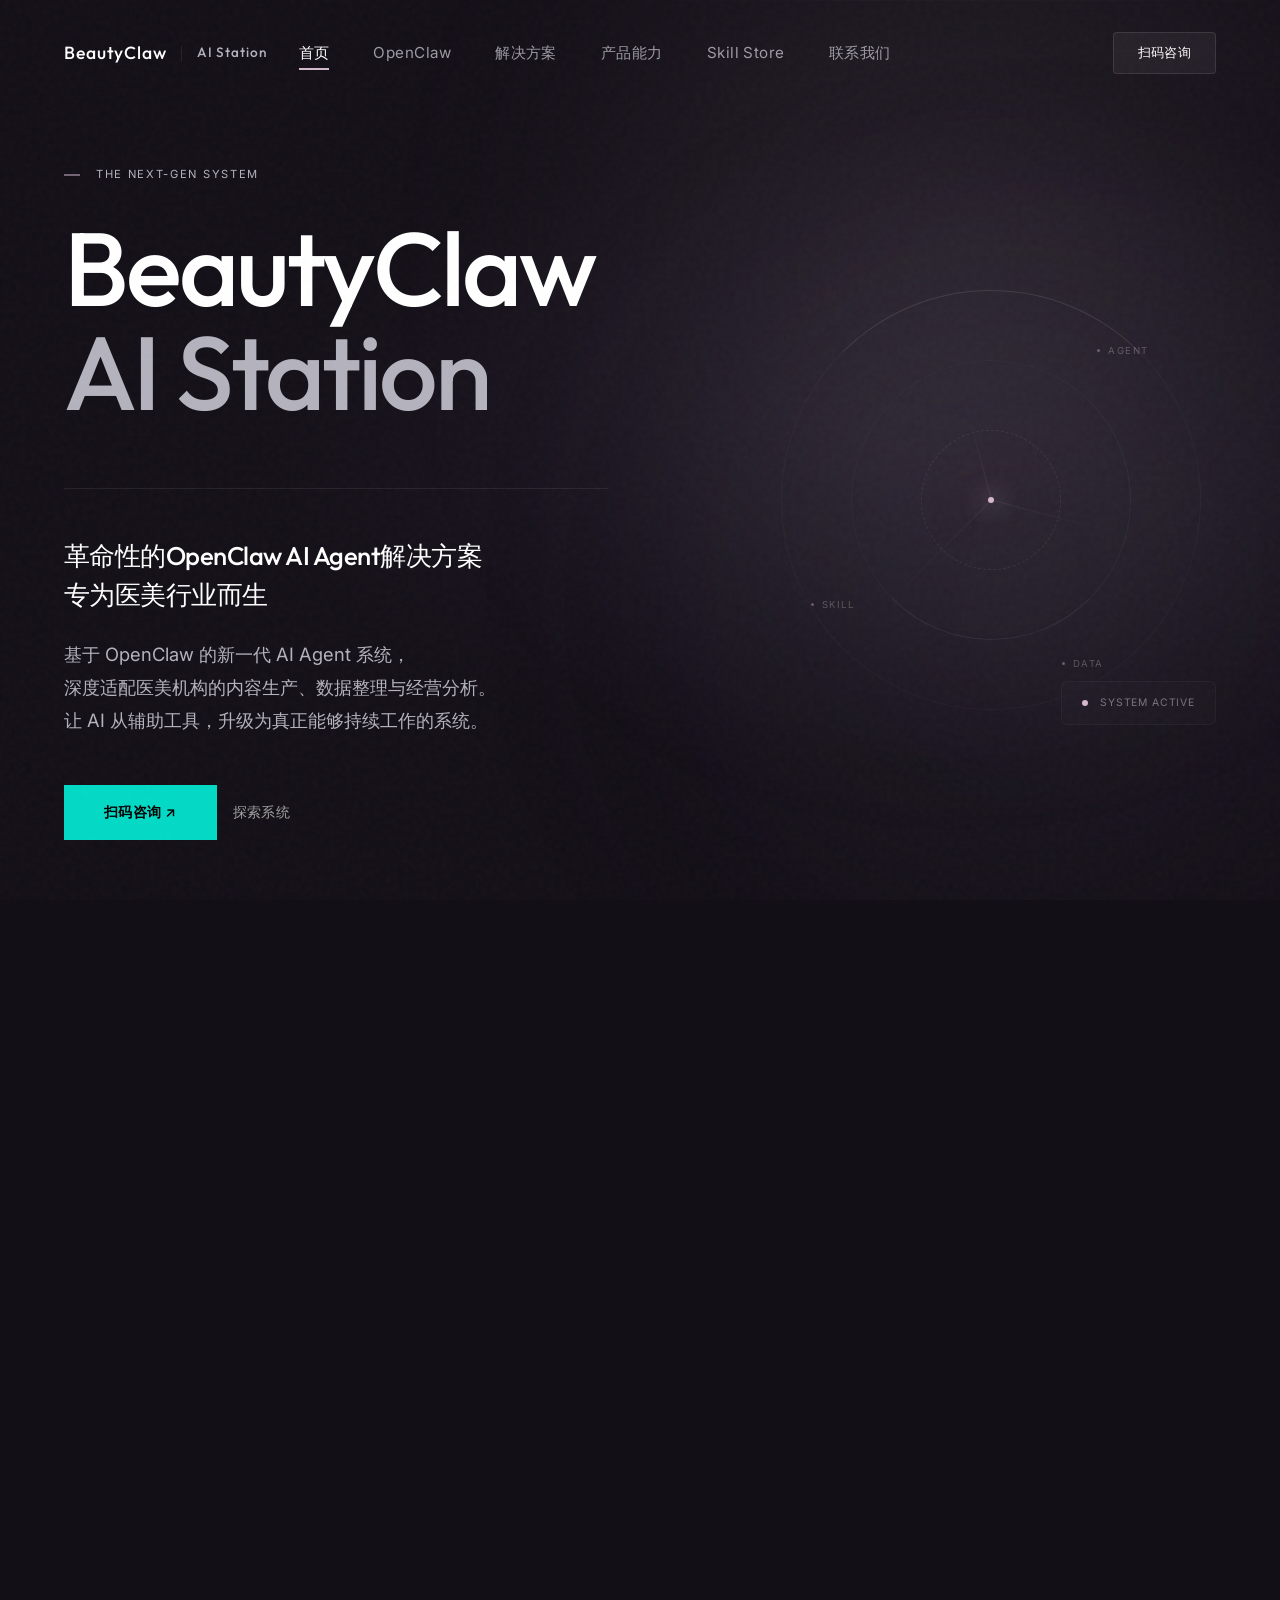
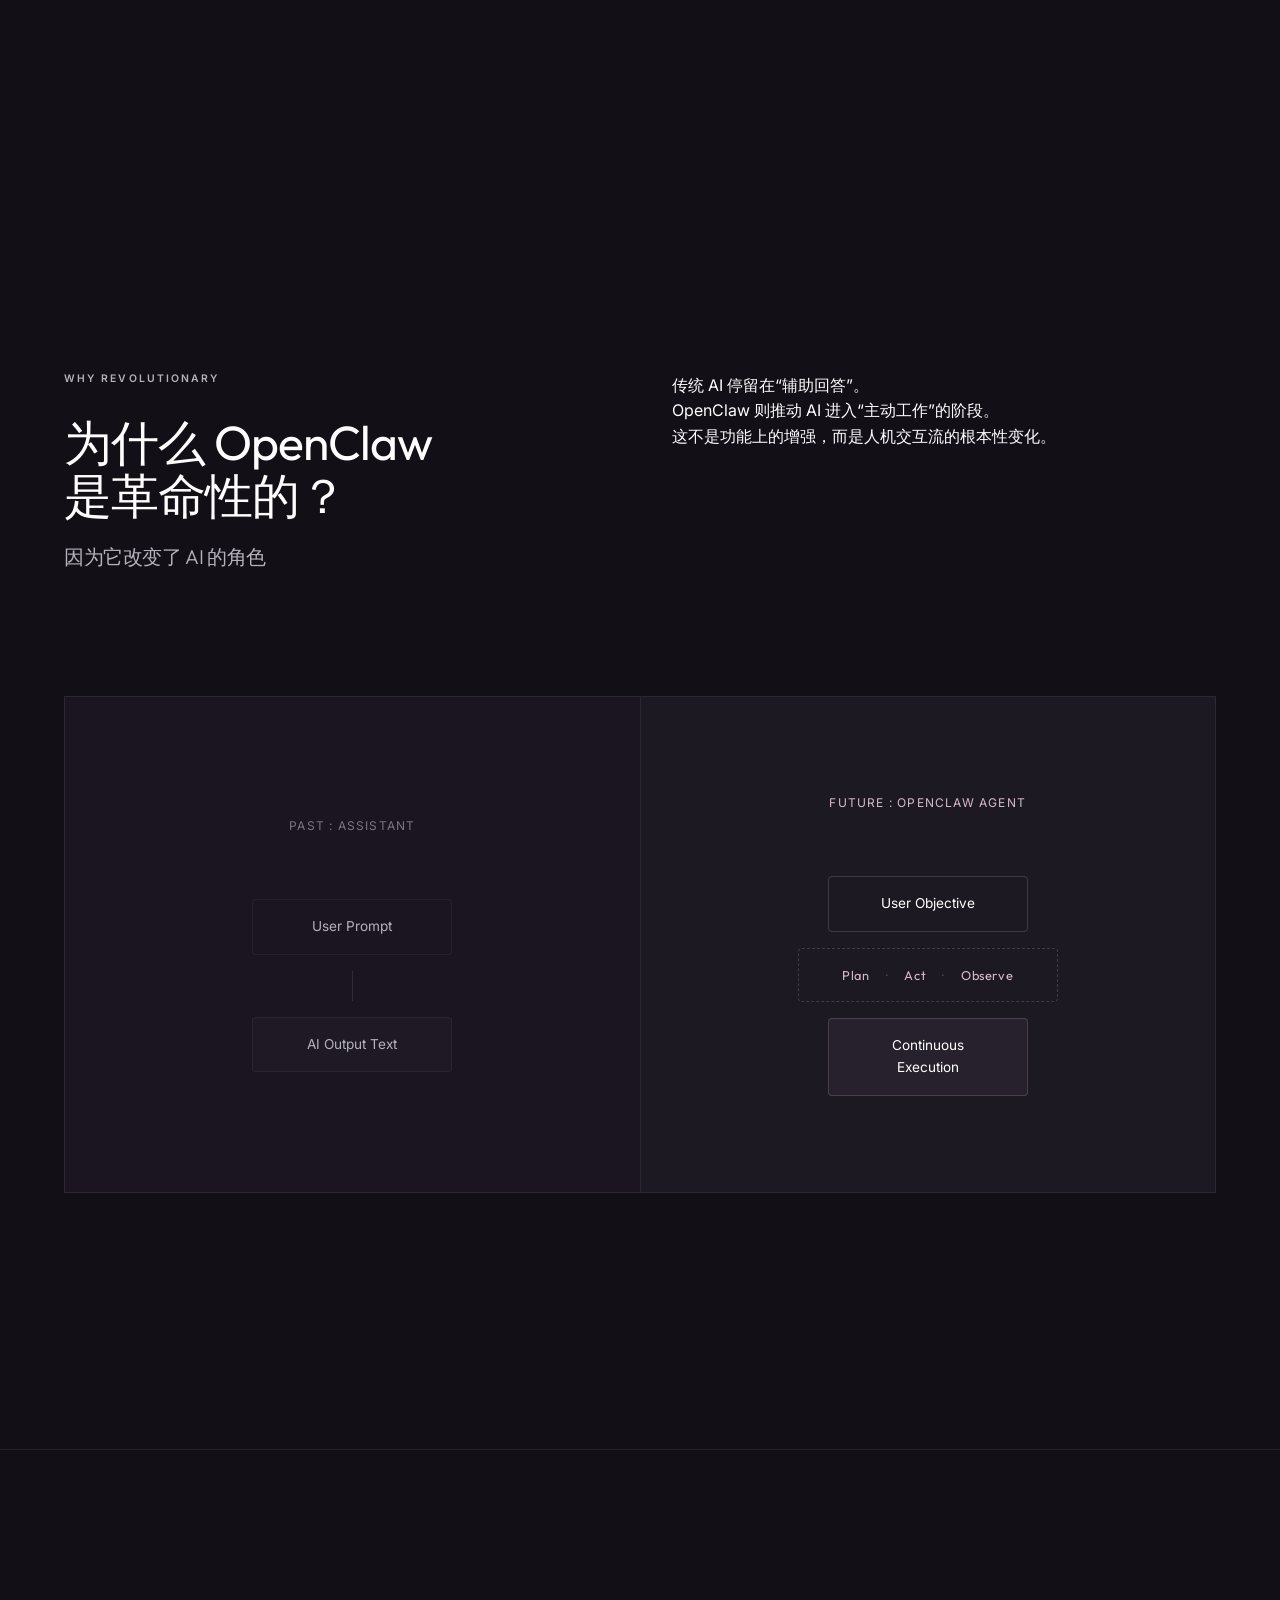
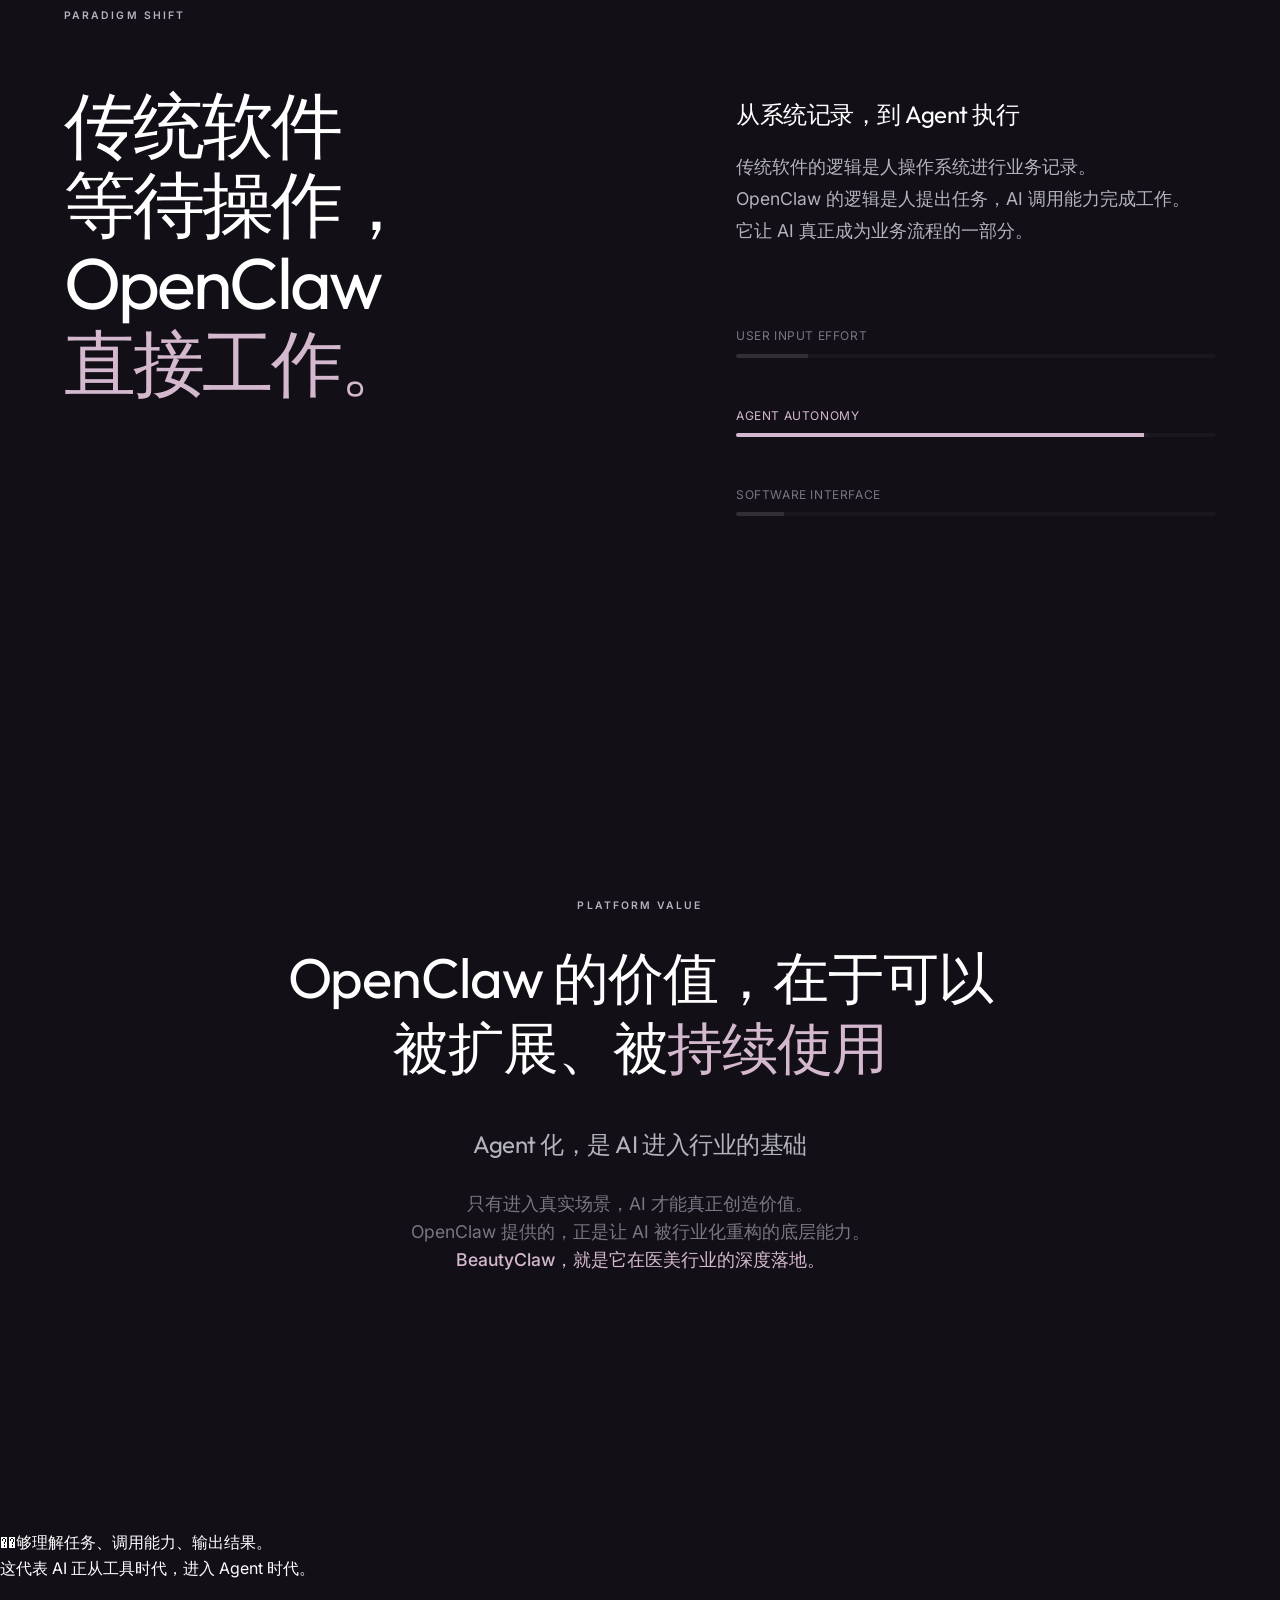
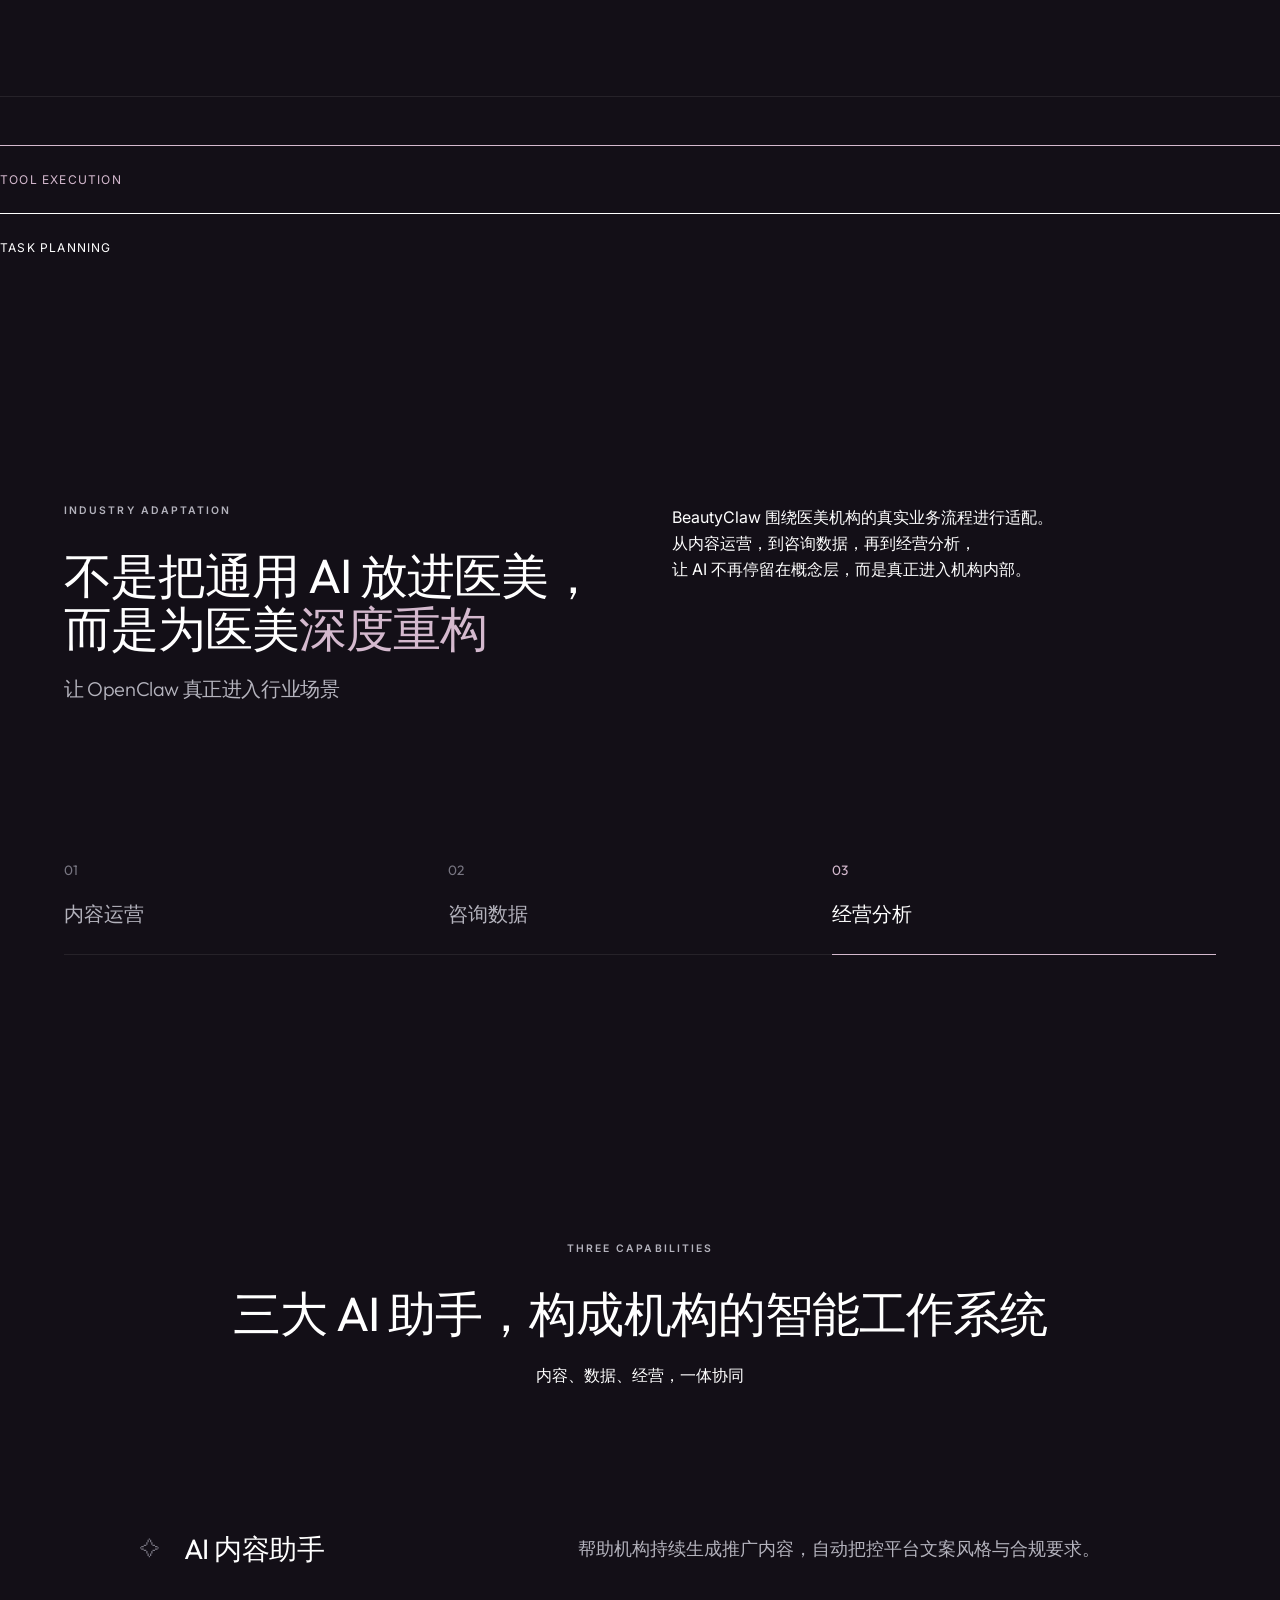
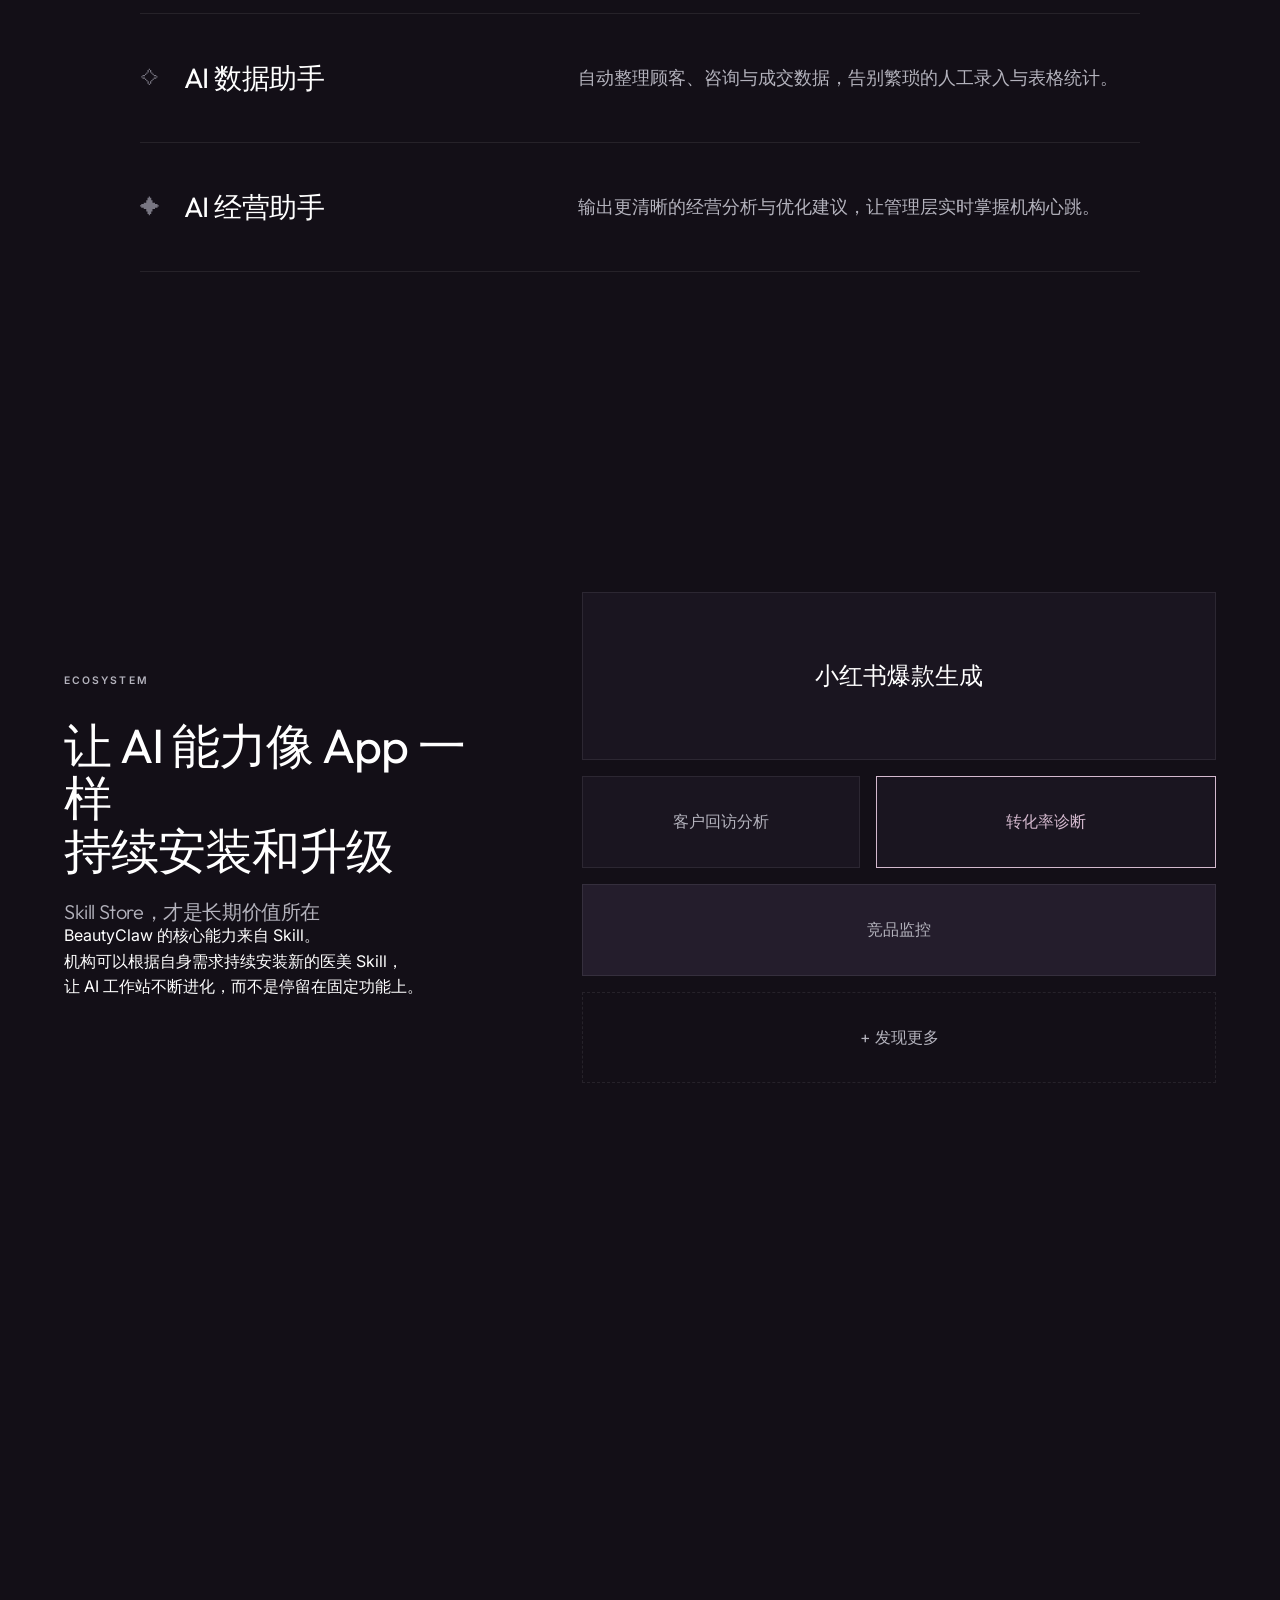
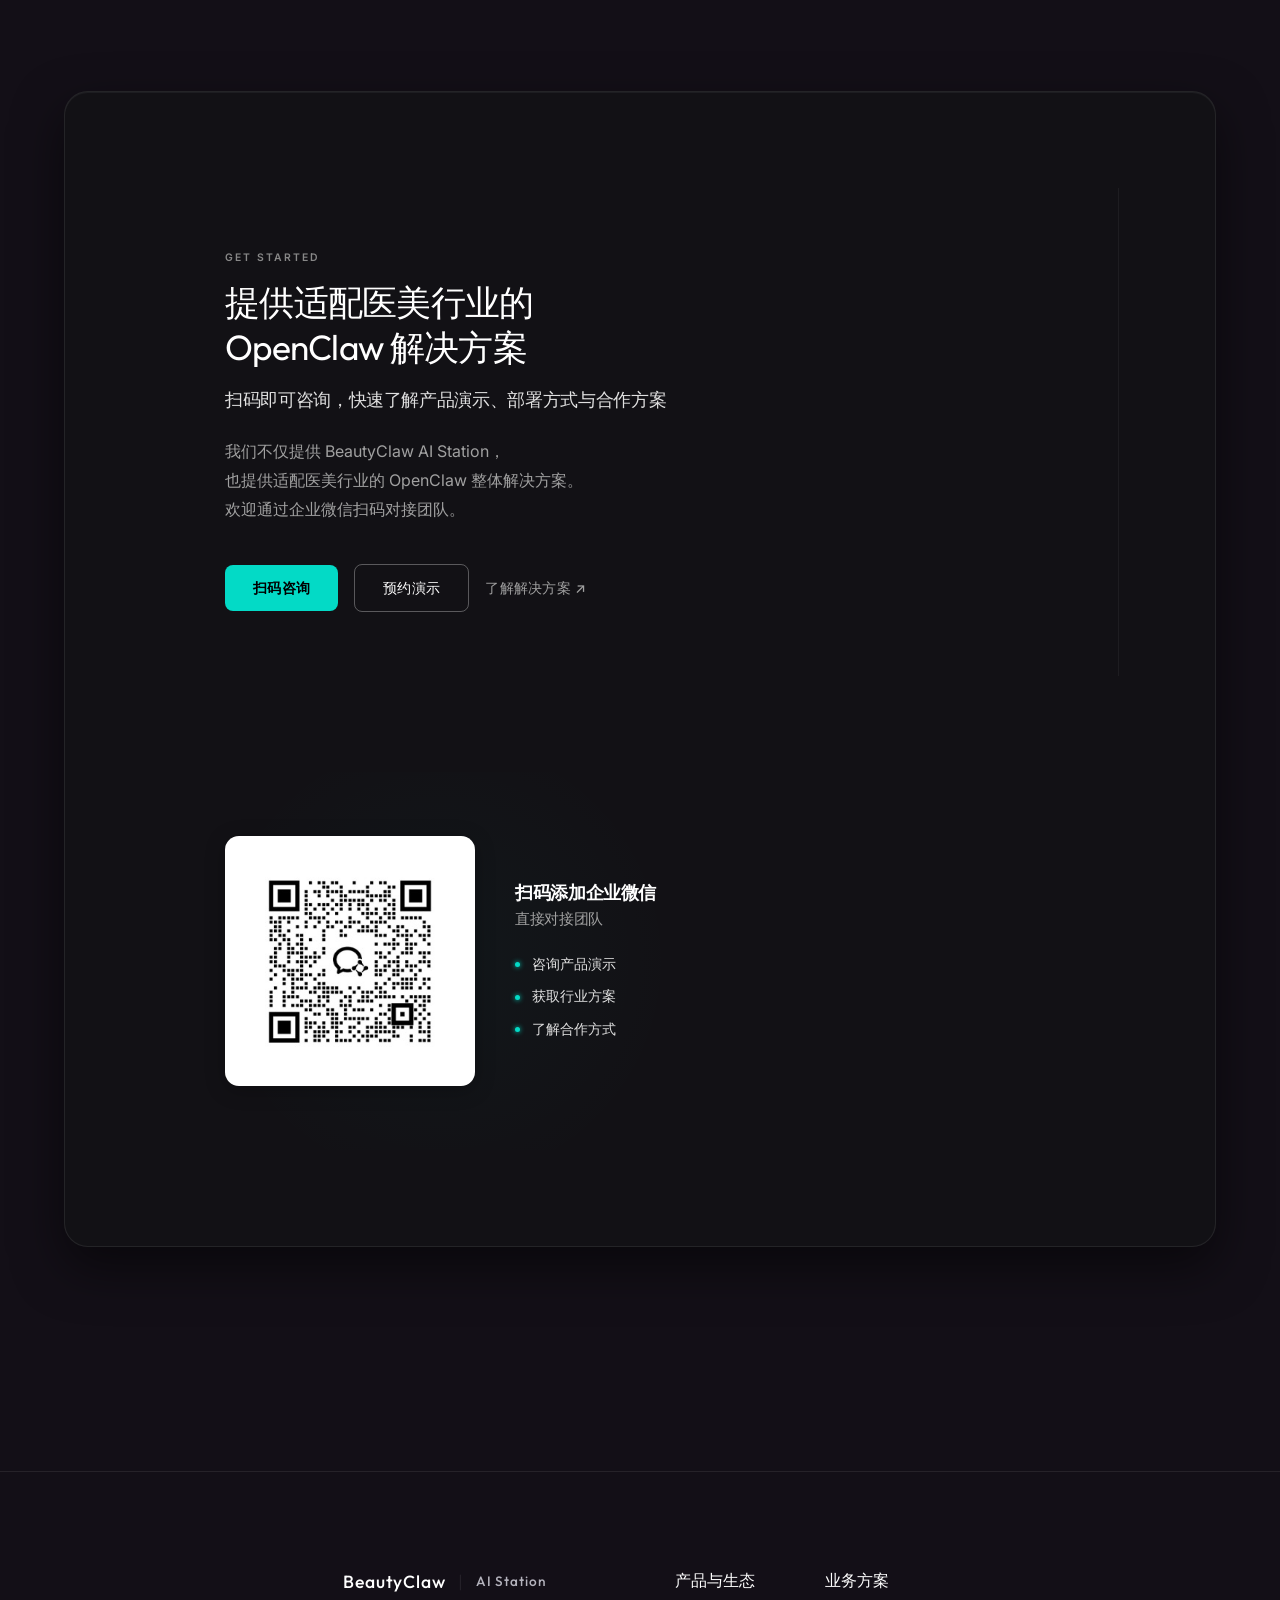
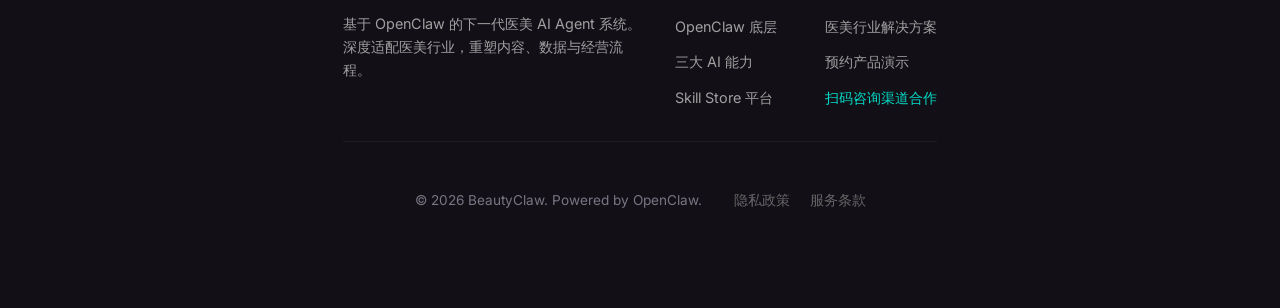
==== index.html @ 217e8b88 "Initial commit: BeautyClaw site" ====
<!DOCTYPE html>
<html lang="zh-CN">
<head>
    <meta charset="UTF-8">
    <meta name="viewport" content="width=device-width, initial-scale=1.0">
    <title>BeautyClaw AI Station | 革命性的医美行业 AI Agent 工作站</title>
    <meta name="description" content="基于 OpenClaw 的新一代 AI Agent 系统，深度适配医美机构的内容生产、数据整理与经营分析。">
    <link rel="stylesheet" href="css/style.css">
    <link rel="preconnect" href="https://fonts.googleapis.com">
    <link rel="preconnect" href="https://fonts.gstatic.com" crossorigin>
    <link href="https://fonts.googleapis.com/css2?family=Inter:wght@300;400;500;600&family=Outfit:wght@300;400;500;600;700&display=swap" rel="stylesheet">
</head>
<body>
    <div class="noise-overlay"></div>
    
        <!-- Navbar -->
    <nav class="navbar" id="navbar">
        <div class="container nav-container">
            <div class="brand">
                <span class="brand-name">BeautyClaw</span>
                <span class="brand-line">|</span>
                <span class="brand-suffix">AI Station</span>
            </div>
            <div class="nav-links desktop-only" style="margin-right: auto; margin-left: 2rem;">
                <a href="index.html" class="nav-link active">首页</a>
                <a href="openclaw.html" class="nav-link">OpenClaw</a>
                <a href="industry.html" class="nav-link">解决方案</a>
                <a href="capabilities.html" class="nav-link">产品能力</a>
                <a href="skillstore.html" class="nav-link">Skill Store</a>
                <a href="contact.html" class="nav-link">联系我们</a>
            </div>
            <div class="nav-actions">
                <a href="contact.html" class="btn btn-nav-glass btn-sm">扫码咨询</a>
                <button class="menu-toggle mobile-only" aria-label="Menu" style="background:none; border:none; color:#fff; font-size:1.5rem; cursor:pointer;" onclick="document.getElementById('mobileNav').classList.toggle('active')">☰</button>
            </div>
        </div>
        <!-- Mobile nav links -->
        <div id="mobileNav" class="mobile-nav-menu" style="display: none; flex-direction: column; background: rgba(10,10,15,0.95); padding: 1rem; position: absolute; top: 100%; left: 0; width: 100%; border-bottom: 1px solid rgba(255,255,255,0.1); backdrop-filter: blur(10px);">
            <a href="index.html" class="nav-link active">首页</a>
            <a href="openclaw.html" class="nav-link">OpenClaw</a>
            <a href="industry.html" class="nav-link">行业解决方案</a>
            <a href="capabilities.html" class="nav-link">产品能力</a>
            <a href="skillstore.html" class="nav-link">Skill Store</a>
            <a href="contact.html" class="nav-link">联系我们</a>
        </div>
    </nav>

    <main class="smooth-wrapper">
        <!-- 1. Hero 首屏 -->
        <section class="hero slide-up-el">
            <div class="hero-bg-system">
                <div class="bg-glow center-glow"></div>
                <div class="bg-glow pink-glow"></div>
                <div class="bg-glow purple-glow"></div>
                <div class="bg-glow text-support-glow"></div>
                <div class="grid-layer"></div>
                <div class="system-scan-line"></div>
            </div>
            <div class="container hero-container">
                <div class="hero-layout">
                    <div class="hero-content-left">
                        <div class="hero-top">
                            <div class="hero-badge">The Next-Gen System</div>
                        </div>
                        <h1 class="hero-title">
                            BeautyClaw<br>
                            <span class="text-dim">AI Station</span>
                        </h1>
                        <div class="hero-text-block">
                            <h2 class="hero-subtitle">
                                革命性的OpenClaw AI Agent解决方案<br>
                                专为医美行业而生
                            </h2>
                            <div class="hero-desc-area">
                                <p class="hero-desc">
                                    基于 OpenClaw 的新一代 AI Agent 系统，<br class="desktop-only">
                                    深度适配医美机构的内容生产、数据整理与经营分析。<br class="desktop-only">
                                    让 AI 从辅助工具，升级为真正能够持续工作的系统。
                                </p>
                                <div class="hero-actions">
                                    <a href="#contact" class="btn btn-primary">扫码咨询 ↗</a>
                                    <a href="#solutions" class="btn btn-text">探索系统</a>
                                </div>
                            </div>
                        </div>
                    </div>
                    
                    <div class="hero-visual-right">
                        <div class="system-core">
                            <!-- Abstract Circular Node System -->
                            <div class="core-ring outer"></div>
                            <div class="core-ring middle"></div>
                            <div class="core-ring inner"></div>
                            <div class="core-center-node"></div>
                            
                            <!-- Connecting Data Lines -->
                            <div class="connection-path line-1"></div>
                            <div class="connection-path line-2"></div>
                            <div class="connection-path line-3"></div>
                            
                            <!-- Low Contrast Nodes -->
                            <div class="floating-nodes">
                                <div class="node node-1">Agent</div>
                                <div class="node node-2">Skill</div>
                                <div class="node node-3">Data</div>
                            </div>
                            
                            <!-- Glass Panel indicating System Status -->
                            <div class="glass-panel">
                                System Active
                            </div>
                        </div>
                    </div>
                </div>
            </div>
        </section>

        <!-- 2. OpenClaw 引入 (作为首页第二栏目) -->
        <section id="openclaw" class="section slide-up-el pt-large">
            <div class="container layout-massive-split" style="align-items: center;">
                <div class="massive-text">
                    <h4 class="section-subtitle-mono">INFRASTRUCTURE</h4>
                    <h2 class="massive-title" style="font-size: 3.5rem;">
                        OpenClaw：<br>
                        AI 从辅助回答<br>
                        <span class="text-highlight">走向主动执行</span><br>
                        的关键一步。
                    </h2>
                    <h3 class="judgement-subtitle" style="margin-top:2rem;">新一代 AI Agent 平台</h3>
                    <p class="judgement-desc" style="margin-top:1rem;">
                        过去的 AI 更像一个会回答问题的模型。<br>
                        而 OpenClaw 让 AI 开始理解任务、调用能力、<br>
                        执行流程，真正参与现实业务。
                    </p>
                </div>
                <div class="hero-visual-right" style="justify-content: center; height: 400px;">
                    <div class="agent-logic-diagram" style="transform: scale(0.85);">
                        <div class="logic-node logic-task">User Task</div>
                        <div class="logic-line l-1"></div>
                        <div class="logic-node logic-agent highlight">AGENT CORE</div>
                        <div class="logic-line l-2"></div>
                        <div class="logic-nodes-group">
                            <div class="logic-subnode">Skill</div>
                            <div class="logic-subnode">Data</div>
                            <div class="logic-subnode">Tool</div>
                        </div>
                        <div class="logic-line l-3"></div>
                        <div class="logic-node logic-result dark">System Execution</div>
                        <div class="oc-ring outer"></div>
                        <div class="oc-ring inner"></div>
                    </div>
                </div>
            </div>
        </section>

        <!-- 3. 为什么 OpenClaw 是革命性的 -->
        <section class="section slide-up-el pt-large">
            <div class="container layout-header-side">
                <div class="side-title">
                    <h4 class="section-subtitle-mono">WHY REVOLUTIONARY</h4>
                    <h2 class="section-title">为什么 OpenClaw<br>是革命性的？</h2>
                    <h4 class="subsection-title">因为它改变了 AI 的角色</h4>
                </div>
                <div class="side-content">
                    <p class="section-desc text-left">
                        传统 AI 停留在“辅助回答”。<br>
                        OpenClaw 则推动 AI 进入“主动工作”的阶段。<br>
                        这不是功能上的增强，而是人机交互流的根本性变化。
                    </p>
                </div>
            </div>
            
            <div class="container">
                <div class="compare-monolith-box">
                    <div class="compare-side pass-side">
                        <div class="compare-tag">Past : Assistant</div>
                        <div class="compare-graphic">
                            <div class="cg-line">User Prompt</div>
                            <div class="cg-dot"></div>
                            <div class="cg-line end">AI Output Text</div>
                        </div>
                    </div>
                    <div class="compare-divider"></div>
                    <div class="compare-side future-side active">
                        <div class="compare-tag highlight">Future : OpenClaw Agent</div>
                        <div class="compare-graphic complex">
                            <div class="cg-line active">User Objective</div>
                            <div class="cg-core-loop">
                                <span>Plan</span>
                                <span class="dot">·</span>
                                <span>Act</span>
                                <span class="dot">·</span>
                                <span>Observe</span>
                            </div>
                            <div class="cg-line end active">Continuous Execution</div>
                        </div>
                    </div>
                </div>
            </div>
        </section>

        <!-- 4. 与传统软件的区别 -->
        <section class="section slide-up-el mt-large block-heavy">
            <div class="container pb-0">
                <h4 class="section-subtitle-mono text-darker">PARADIGM SHIFT</h4>
            </div>
            <div class="container layout-massive-split">
                <div class="massive-text">
                    <h2 class="massive-title">
                        传统软件<br>等待操作，<br>
                        OpenClaw<br>
                        <span class="text-highlight">直接工作。</span>
                    </h2>
                </div>
                <div class="massive-desc">
                    <div class="desc-box">
                        <h3>从系统记录，到 Agent 执行</h3>
                        <p>
                            传统软件的逻辑是人操作系统进行业务记录。<br>
                            OpenClaw 的逻辑是人提出任务，AI 调用能力完成工作。<br>
                            它让 AI 真正成为业务流程的一部分。
                        </p>
                    </div>
                    
                    <div class="abstract-workflow-relations">
                        <div class="relation-row">
                            <span class="rel-label dim">User Input Effort</span>
                            <div class="rel-track"><div class="rel-fill" style="width: 15%;"></div></div>
                        </div>
                        <div class="relation-row mt-1">
                            <span class="rel-label">Agent Autonomy</span>
                            <div class="rel-track"><div class="rel-fill active" style="width: 85%;"></div></div>
                        </div>
                        <div class="relation-row mt-1">
                            <span class="rel-label dim">Software Interface</span>
                            <div class="rel-track"><div class="rel-fill" style="width: 10%;"></div></div>
                        </div>
                    </div>
                </div>
            </div>
        </section>

        <!-- 5. 平台价值 -->
        <section class="section slide-up-el pt-large mb-large">
            <div class="container center-wrapper">
                <h4 class="section-subtitle-mono">PLATFORM VALUE</h4>
                <h2 class="judgement-title">
                    OpenClaw 的价值，在于可以<br>被扩展、被<span class="text-highlight">持续使用</span>
                </h2>
                <h3 class="judgement-subtitle">Agent 化，是 AI 进入行业的基础</h3>
                <p class="judgement-desc">
                    只有进入真实场景，AI 才能真正创造价值。<br>
                    OpenClaw 提供的，正是让 AI 被行业化重构的底层能力。<br>
                    <span class="text-highlight">BeautyClaw，就是它在医美行业的深度落地。</span>
                </p>
            </div>
        </section>��够理解任务、调用能力、输出结果。<br>
                            这代表 AI 正从工具时代，进入 Agent 时代。
                        </p>
                    </div>
                    
                    <div class="abstract-monolith">
                        <div class="monolith-layer base"></div>
                        <div class="monolith-layer core"><span>TOOL EXECUTION</span></div>
                        <div class="monolith-layer top"><span>TASK PLANNING</span></div>
                    </div>
                </div>
            </div>
        </section>

        <!-- 4. 医美行业适配 (Horizontal flow / Abstract pipeline) -->
        <section class="section adaptation slide-up-el mt-large">
            <div class="container">
                <div class="layout-header-side">
                    <div class="side-title">
                        <h4 class="section-subtitle-mono">INDUSTRY ADAPTATION</h4>
                        <h2 class="section-title">不是把通用 AI 放进医美，<br>而是为医美<span class="text-highlight">深度重构</span></h2>
                        <h4 class="subsection-title">让 OpenClaw 真正进入行业场景</h4>
                    </div>
                    <div class="side-content">
                        <p class="section-desc text-left">
                            BeautyClaw 围绕医美机构的真实业务流程进行适配。<br>
                            从内容运营，到咨询数据，再到经营分析，<br>
                            让 AI 不再停留在概念层，而是真正进入机构内部。
                        </p>
                    </div>
                </div>

                <div class="adaptation-pipeline">
                    <div class="pipeline-step">
                        <div class="step-num">01</div>
                        <div class="step-name">内容运营</div>
                        <div class="step-line"></div>
                    </div>
                    <div class="pipeline-step">
                        <div class="step-num">02</div>
                        <div class="step-name">咨询数据</div>
                        <div class="step-line"></div>
                    </div>
                    <div class="pipeline-step highlight">
                        <div class="step-num">03</div>
                        <div class="step-name">经营分析</div>
                        <div class="step-line"></div>
                    </div>
                </div>
            </div>
        </section>

        <!-- 5. 三大能力 (List rhythm instead of cards) -->
        <section id="solutions" class="section capabilities slide-up-el">
            <div class="container">
                <h4 class="section-subtitle-mono center">THREE CAPABILITIES</h4>
                <h2 class="section-title center large-margin">三大 AI 助手，构成机构的智能工作系统</h2>
                <p class="center section-desc mb-large">内容、数据、经营，一体协同</p>
                
                <div class="capability-list">
                    <div class="cap-item">
                        <div class="cap-left">
                            <span class="cap-icon">✧</span>
                            <h3>AI 内容助手</h3>
                        </div>
                        <div class="cap-right">
                            <p>帮助机构持续生成推广内容，自动把控平台文案风格与合规要求。</p>
                        </div>
                    </div>
                    <div class="cap-separator"></div>
                    <div class="cap-item">
                        <div class="cap-left">
                            <span class="cap-icon text-highlight">⟡</span>
                            <h3>AI 数据助手</h3>
                        </div>
                        <div class="cap-right">
                            <p>自动整理顾客、咨询与成交数据，告别繁琐的人工录入与表格统计。</p>
                        </div>
                    </div>
                    <div class="cap-separator"></div>
                    <div class="cap-item">
                        <div class="cap-left">
                            <span class="cap-icon">✦</span>
                            <h3>AI 经营助手</h3>
                        </div>
                        <div class="cap-right">
                            <p>输出更清晰的经营分析与优化建议，让管理层实时掌握机构心跳。</p>
                        </div>
                    </div>
                    <div class="cap-separator"></div>
                </div>
            </div>
        </section>

        <!-- 6. Skill Store (Ecosystem layout) -->
        <section class="section skill-store slide-up-el">
            <div class="container store-container">
                <div class="store-info">
                    <h4 class="section-subtitle-mono">ECOSYSTEM</h4>
                    <h2 class="section-title">让 AI 能力像 App 一样<br>持续安装和升级</h2>
                    <h4 class="subsection-title">Skill Store，才是长期价值所在</h4>
                    <p class="section-desc text-left">
                        BeautyClaw 的核心能力来自 Skill。<br>
                        机构可以根据自身需求持续安装新的医美 Skill，<br>
                        让 AI 工作站不断进化，而不是停留在固定功能上。
                    </p>
                </div>
                <div class="store-mosaic">
                    <div class="mosaic-track">
                        <div class="mosaic-tile large">小红书爆款生成</div>
                        <div class="mosaic-tile thin">客户回访分析</div>
                        <div class="mosaic-tile highlight">转化率诊断</div>
                        <div class="mosaic-tile dark">竞品监控</div>
                        <div class="mosaic-tile thin outline">+ 发现更多</div>
                    </div>
                </div>
            </div>
        </section>

        <!-- 7. 销售转化区 (Premium Business Card style) -->
                <!-- Unified Contact CTA Section -->
        <section id="contact" class="section contact-conversion slide-up-el pb-large mt-large" style="margin-bottom: 4rem;">
            <div class="container pt-large">
                <div class="premium-conversion-card" style="display: flex; background: rgba(18,18,22, 0.95); border: 1px solid rgba(255,255,255,0.08); border-radius: 24px; box-shadow: 0 20px 50px rgba(0,0,0,0.5), inset 0 1px 0 rgba(255,255,255,0.05); overflow: hidden; justify-content: space-between; flex-wrap: wrap;">
                    
                    <div class="conversion-left" style="padding: 4rem; flex: 1; min-width: 320px; display: flex; flex-direction: column; justify-content: center; border-right: 1px solid rgba(255,255,255,0.05);">
                        <h4 class="section-subtitle-mono" style="color: #888; margin-bottom: 1rem; letter-spacing: 2px;">GET STARTED</h4>
                        <h2 class="conversion-title" style="font-size: 2.2rem; margin-bottom: 1rem; color: #fff; line-height: 1.3;">提供适配医美行业的<br>OpenClaw 解决方案</h2>
                        <h4 class="conversion-subtitle" style="font-size: 1.1rem; color: #e0e0e0; margin-bottom: 1.5rem; font-weight: 500;">扫码即可咨询，快速了解产品演示、部署方式与合作方案</h4>
                        <p class="conversion-desc" style="color: #a0a0a0; line-height: 1.8; margin-bottom: 2.5rem; max-width: 400px; font-size: 1rem;">
                            我们不仅提供 BeautyClaw AI Station，<br>
                            也提供适配医美行业的 OpenClaw 整体解决方案。<br>
                            欢迎通过企业微信扫码对接团队。
                        </p>
                        <div class="conversion-actions" style="display: flex; gap: 1rem; align-items: center; flex-wrap: wrap;">
                            <a href="contact.html" class="btn btn-primary" style="padding: 12px 28px; border-radius: 8px;">扫码咨询</a>
                            <a href="contact.html" class="btn btn-outline" style="padding: 12px 28px; border-radius: 8px;">预约演示</a>
                            <a href="contact.html" class="btn btn-text" style="color: #03dac6;">了解解决方案 ↗</a>
                        </div>
                    </div>
                    
                    <div class="conversion-right" style="padding: 4rem; display: flex; align-items: center; justify-content: center; background: radial-gradient(circle at center, rgba(3, 218, 198, 0.03) 0%, transparent 70%); flex-wrap: wrap; gap: 2.5rem;">
                        <div class="qr-core-display" style="width: 250px; height: 250px; background: #fff; border-radius: 14px; padding: 16px; display: flex; align-items: center; justify-content: center; box-shadow: 0 4px 20px rgba(0,0,0,0.25); flex-shrink: 0; overflow: hidden;">
                            <img src="images/wecom_qr.png" alt="企业微信二维码 - 扫码添加 BeautyClaw" style="width: 100%; height: 100%; object-fit: contain; display: block;">
                        </div>
                        <div class="qr-side-text" style="text-align: left;">
                            <h3 class="qst-title" style="font-size: 1.15rem; font-weight: 600; color: #fff; margin-bottom: 0.5rem;">扫码添加企业微信</h3>
                            <h4 class="qst-subtitle" style="font-size: 0.95rem; color: #a0a0a0; font-weight: 400; margin-bottom: 1.5rem;">直接对接团队</h4>
                            <ul class="qst-list" style="list-style: none; padding: 0; margin: 0; display: flex; flex-direction: column; gap: 0.6rem; color: #e0e0e0; font-size: 0.9rem;">
                                <li><span class="sst-dot" style="display: inline-block; width: 5px; height: 5px; border-radius: 50%; background: #03dac6; margin-right: 8px; vertical-align: middle; box-shadow: 0 0 5px #03dac6;"></span> 咨询产品演示</li>
                                <li><span class="sst-dot" style="display: inline-block; width: 5px; height: 5px; border-radius: 50%; background: #03dac6; margin-right: 8px; vertical-align: middle; box-shadow: 0 0 5px #03dac6;"></span> 获取行业方案</li>
                                <li><span class="sst-dot" style="display: inline-block; width: 5px; height: 5px; border-radius: 50%; background: #03dac6; margin-right: 8px; vertical-align: middle; box-shadow: 0 0 5px #03dac6;"></span> 了解合作方式</li>
                            </ul>
                        </div>
                    </div>

                </div>
            </div>
        </section>
</main>

        <!-- Footer -->
    <footer class="footer">
        <div class="container footer-wrapper" style="display: flex; flex-direction: column; gap: 2rem;">
            <div class="footer-top" style="display: flex; justify-content: space-between; flex-wrap: wrap; gap: 2rem; border-bottom: 1px solid rgba(255,255,255,0.05); padding-bottom: 2rem;">
                <div class="brand-area" style="max-width: 300px;">
                    <div class="brand" style="margin-bottom: 1rem;">
                        <span class="brand-name">BeautyClaw</span>
                        <span class="brand-line">|</span>
                        <span class="brand-suffix">AI Station</span>
                    </div>
                    <p style="color: #a0a0a0; font-size: 0.9rem; line-height: 1.6;">基于 OpenClaw 的下一代医美 AI Agent 系统。深度适配医美行业，重塑内容、数据与经营流程。</p>
                </div>
                <div class="footer-links" style="display: flex; gap: 3rem; flex-wrap: wrap;">
                    <div class="link-group" style="display: flex; flex-direction: column; gap: 0.8rem;">
                        <span style="color: #fff; font-weight: 500; margin-bottom: 0.5rem;">产品与生态</span>
                        <a href="openclaw.html" style="color: #a0a0a0; text-decoration: none; font-size: 0.9rem;">OpenClaw 底层</a>
                        <a href="capabilities.html" style="color: #a0a0a0; text-decoration: none; font-size: 0.9rem;">三大 AI 能力</a>
                        <a href="skillstore.html" style="color: #a0a0a0; text-decoration: none; font-size: 0.9rem;">Skill Store 平台</a>
                    </div>
                    <div class="link-group" style="display: flex; flex-direction: column; gap: 0.8rem;">
                        <span style="color: #fff; font-weight: 500; margin-bottom: 0.5rem;">业务方案</span>
                        <a href="industry.html" style="color: #a0a0a0; text-decoration: none; font-size: 0.9rem;">医美行业解决方案</a>
                        <a href="contact.html" style="color: #a0a0a0; text-decoration: none; font-size: 0.9rem;">预约产品演示</a>
                        <a href="contact.html" style="color: #03dac6; text-decoration: none; font-size: 0.9rem;">扫码咨询渠道合作</a>
                    </div>
                </div>
            </div>
            <div class="footer-bottom" style="display: flex; justify-content: space-between; color: #666; font-size: 0.85rem; padding-top: 1rem;">
                <div class="copyright">&copy; 2026 BeautyClaw. Powered by OpenClaw.</div>
                <div class="legal">
                    <a href="#" style="color: #666; text-decoration: none; margin-left: 1rem;">隐私政策</a>
                    <a href="#" style="color: #666; text-decoration: none; margin-left: 1rem;">服务条款</a>
                </div>
            </div>
        </div>
    </footer>

    <script src="js/script.js"></script>

<script>
    function toggleMobileNav() {
        const menu = document.getElementById('mobileNav');
        if(menu) {
            menu.style.display = menu.style.display === 'none' || menu.style.display === '' ? 'flex' : 'none';
        }
    }
    const btn = document.querySelector('.menu-toggle');
    if (btn) btn.onclick = toggleMobileNav;
</script>
</body>
</html>
---- css/style.css ----
/* CSS Variables & Global Styles (V2 Premium) */
:root {
    --bg-main: #130f17; /* Elevated spatial deep grey-purple so it's visibly not pure black */
    --bg-surface: #1a1520;
    --bg-elevated: #241d2c;
    --border-color: rgba(255, 255, 255, 0.08);
    --border-highlight: rgba(212, 185, 206, 0.15);
    
    --text-primary: #ffffff; /* Absolute pure white for highest contrast */
    --text-secondary: #b4b3bd; /* Lifted cool silver-grey for sharp legibility */
    --text-muted: #787682; /* Muted but legible grey */
    
    --accent-primary: #d4b9ce; /* Cold Rose */
    
    --font-sans: 'Inter', -apple-system, BlinkMacSystemFont, "PingFang SC", "Microsoft YaHei", sans-serif;
    --font-heading: 'Outfit', 'Inter', -apple-system, sans-serif;
    
    --transition-slow: 0.8s cubic-bezier(0.16, 1, 0.3, 1);
    --transition-normal: 0.4s cubic-bezier(0.16, 1, 0.3, 1);
}

* {
    margin: 0;
    padding: 0;
    box-sizing: border-box;
}

html {
    scroll-behavior: smooth;
    font-size: 16px;
}

body {
    font-family: var(--font-sans);
    background-color: var(--bg-main);
    color: var(--text-primary);
    line-height: 1.6;
    overflow-x: hidden;
    -webkit-font-smoothing: antialiased;
    -moz-osx-font-smoothing: grayscale;
}

/* Subtle Noise Texture for Brand Depth */
.noise-overlay {
    position: fixed;
    top: 0;
    left: 0;
    width: 100vw;
    height: 100vh;
    pointer-events: none;
    z-index: 9999;
    opacity: 0.03;
    background-image: url("data:image/svg+xml,%3Csvg viewBox='0 0 200 200' xmlns='http://www.w3.org/2000/svg'%3E%3Cfilter id='noiseFilter'%3E%3CfeTurbulence type='fractalNoise' baseFrequency='0.8' numOctaves='3' stitchTiles='stitch'/%3E%3C/filter%3E%3Crect width='100%25' height='100%25' filter='url(%23noiseFilter)'/%3E%3C/svg%3E");
}

/* Typography Base */
h1, h2, h3, h4, h5 {
    font-family: var(--font-heading);
    font-weight: 400;
    line-height: 1.1;
    letter-spacing: -0.02em;
}

.text-dim { color: var(--text-secondary); }
.text-highlight { color: var(--accent-primary); font-weight: 500; }
.text-darker { color: var(--text-muted); }

.center { text-align: center; }

h4.section-subtitle-mono {
    font-family: var(--font-sans);
    font-size: 0.65rem;
    font-weight: 600;
    letter-spacing: 0.2em;
    text-transform: uppercase;
    color: var(--text-secondary);
    margin-bottom: 2rem;
}

/* Layout */
.container {
    width: 100%;
    max-width: 1400px;
    margin: 0 auto;
    padding: 0 4rem;
}

.center-wrapper {
    max-width: 900px;
    margin: 0 auto;
    text-align: center;
}

.section {
    padding: 10rem 0;
    position: relative;
}

.pt-large { padding-top: 12rem; }
.pb-0 { padding-bottom: 0; }
.mt-large { margin-top: 6rem; }

/* Navbar - Minimalist */
.navbar {
    position: fixed;
    top: 0;
    width: 100%;
    z-index: 100;
    background: transparent;
    padding: 2rem 0;
    transition: background 0.3s ease, backdrop-filter 0.3s ease;
}

.nav-container {
    display: flex;
    justify-content: space-between;
    align-items: center;
}

.brand {
    font-family: var(--font-heading);
    font-size: 1.1rem;
    font-weight: 500;
    display: flex;
    gap: 0.75rem;
    align-items: center;
    letter-spacing: 0.05em;
}

.brand-line {
    color: var(--border-color);
    font-weight: 300;
}

.brand-suffix {
    font-size: 0.85rem;
    color: var(--text-secondary);
}

/* Buttons Premium */
.btn {
    display: inline-flex;
    align-items: center;
    justify-content: center;
    padding: 1rem 2.5rem;
    font-size: 0.875rem;
    font-weight: 500;
    text-decoration: none;
    transition: var(--transition-normal);
    cursor: pointer;
    letter-spacing: 0.02em;
    border-radius: 0; /* Sharp, confident edges */
}

.btn-primary {
    background: var(--text-primary);
    color: var(--bg-main);
}

.btn-primary:hover {
    background: var(--accent-primary);
}

.btn-text {
    background: transparent;
    color: var(--text-secondary);
    padding: 1rem 1.5rem;
}

.btn-text:hover {
    color: var(--text-primary);
}

.btn-sm {
    padding: 0.6rem 1.5rem;
    font-size: 0.8rem;
}

.btn-nav-glass {
    background: rgba(255, 255, 255, 0.05);
    color: var(--text-primary);
    border: 1px solid rgba(255, 255, 255, 0.1);
    backdrop-filter: blur(12px);
    -webkit-backdrop-filter: blur(12px);
    border-radius: 4px; /* subtle soft edge for glass */
}
.btn-nav-glass:hover {
    background: rgba(255, 255, 255, 0.1);
    border-color: rgba(212, 185, 206, 0.3);
}

/* =========================================================================
   1. Hero Section (Tech System Layer added)
   ========================================================================= */
.hero {
    min-height: 100vh;
    display: flex;
    align-items: center;
    padding-top: 100px;
    position: relative;
    overflow: hidden; /* Contain background system */
}

/* Hero Background Tech Layer */
.hero-bg-system {
    position: absolute;
    top: 0; left: 0; width: 100%; height: 100%;
    z-index: -1;
    pointer-events: none;
    /* Base atmosphere layer to remove "dead pure black" and add depth */
    background: radial-gradient(ellipse at 70% 50%, rgba(30, 25, 36, 1) 0%, rgba(20, 16, 24, 1) 50%, var(--bg-main) 100%);
}

/* Atmospheric Glows (Airiness & Space) */
.bg-glow {
    position: absolute;
    border-radius: 50%;
    filter: blur(140px); /* Larger blur for softer light dispersion */
    transform: translateZ(0);
}

/* Center deep space aura pushed completely right to keep text area clear */
.center-glow {
    width: 1200px; height: 1200px;
    top: 0; left: 40%;
    background: radial-gradient(circle, rgba(126, 115, 137, 0.2) 0%, transparent 70%);
    opacity: 0.15;
}

/* Right-side system pink-purple aura */
.pink-glow {
    width: 900px; height: 900px;
    top: -20%; right: -10%;
    background: radial-gradient(circle, var(--accent-primary) 0%, transparent 60%);
    opacity: 0.2;
}

/* Right-side lower grey-purple aura */
.purple-glow {
    width: 800px; height: 800px;
    top: 20%; right: -10%;
    background: radial-gradient(circle, #7e7389 0%, transparent 60%);
    opacity: 0.2;
}

/* Bottom-left text area is intentionally kept clear of glows to ensure text contrast */
.text-support-glow {
    /* No glowing interference behind text */
    display: none;
}

/* Grid texture - masked out on the left side to create a pure clean void for text */
.grid-layer {
    position: absolute;
    top: 0; left: 0; right: 0; bottom: 0;
    background-image: 
        linear-gradient(to right, rgba(255,255,255,0.01) 1px, transparent 1px),
        linear-gradient(to bottom, rgba(255,255,255,0.01) 1px, transparent 1px);
    background-size: 80px 80px;
    mask-image: linear-gradient(to right, rgba(0,0,0,0) 0%, rgba(0,0,0,0) 45%, rgba(0,0,0,0.5) 100%);
    -webkit-mask-image: linear-gradient(to right, rgba(0,0,0,0) 0%, rgba(0,0,0,0) 45%, rgba(0,0,0,0.5) 100%);
}

.system-scan-line {
    position: absolute;
    top: 0; left: 0; right: 0; height: 1px;
    background: linear-gradient(to right, transparent, rgba(212,185,206,0.15), transparent);
    animation: scanSystem 10s ease-in-out infinite;
    opacity: 0.5;
    /* Restrict scan line to right side so it doesn't cross over text */
    mask-image: linear-gradient(to right, rgba(0,0,0,0) 0%, rgba(0,0,0,0) 45%, rgba(0,0,0,1) 100%);
    -webkit-mask-image: linear-gradient(to right, rgba(0,0,0,0) 0%, rgba(0,0,0,0) 45%, rgba(0,0,0,1) 100%);
}

@keyframes scanSystem {
    0% { transform: translateY(-100px); opacity: 0; }
    10% { opacity: 0.5; }
    90% { opacity: 0.5; }
    100% { transform: translateY(100vh); opacity: 0; }
}

.hero-container {
    position: relative;
    z-index: 2;
    width: 100%;
}

.hero-layout {
    display: grid;
    grid-template-columns: 1fr 1fr;
    gap: 4rem;
    align-items: center;
}

.hero-content-left {
    display: flex;
    flex-direction: column;
}

.hero-badge {
    font-size: 0.7rem;
    text-transform: uppercase;
    letter-spacing: 0.15em;
    color: var(--text-secondary);
    margin-bottom: 2rem;
    position: relative;
    padding-left: 2rem;
    display: inline-block;
}
.hero-badge::before {
    content: '';
    position: absolute;
    left: 0;
    top: 50%;
    transform: translateY(-50%);
    width: 1rem;
    height: 1px;
    background: var(--accent-primary);
}

.hero-title {
    font-size: 6.5rem;
    font-weight: 500; /* Increased to 500 for a sharper, dominant contrast */
    letter-spacing: -0.03em; /* Slightly looser tracking so thick letters don't bleed */
    margin-bottom: 4rem;
    line-height: 1;
}

.hero-text-block {
    border-top: 1px solid var(--border-color);
    padding-top: 3rem;
}

.hero-subtitle {
    font-size: 1.6rem; /* Boost size slightly for improved legibility */
    font-weight: 500; /* Boost weight to pop off background */
    color: var(--text-primary);
    line-height: 1.5;
    margin-bottom: 1.5rem;
}

.hero-desc {
    font-size: 1.15rem; /* Better legibility */
    color: var(--text-secondary);
    margin-bottom: 3rem;
    line-height: 1.8;
}

.hero-actions { display: flex; gap: 1rem; }

/* Right Area: Abstract System Core */
.hero-visual-right {
    position: relative;
    height: 500px;
    display: flex;
    justify-content: flex-end;
    align-items: center;
}

.system-core {
    position: relative;
    width: 450px;
    height: 450px;
}

.core-ring {
    position: absolute;
    top: 50%; left: 50%;
    transform: translate(-50%, -50%);
    border-radius: 50%;
    border: 1px solid rgba(255,255,255,0.03);
}

.core-ring.outer {
    width: 420px; height: 420px;
    border-top-color: rgba(212, 185, 206, 0.15); 
    border-left-color: rgba(212, 185, 206, 0.05);
    animation: rotateSlow 25s linear infinite;
}

.core-ring.middle {
    width: 280px; height: 280px;
    border-bottom-color: rgba(212, 185, 206, 0.1);
    border-right-color: rgba(255, 255, 255, 0.05);
    background: radial-gradient(circle, rgba(255,255,255,0.005) 0%, transparent 60%);
    backdrop-filter: blur(2px);
    -webkit-backdrop-filter: blur(2px);
    animation: rotateSlow 18s linear infinite reverse;
}

.core-ring.inner {
    width: 140px; height: 140px;
    border: 1px dashed rgba(255,255,255,0.08);
    animation: rotateSlow 35s linear infinite;
}

.core-center-node {
    position: absolute;
    top: 50%; left: 50%;
    transform: translate(-50%, -50%);
    width: 6px; height: 6px;
    background: var(--accent-primary);
    border-radius: 50%;
    box-shadow: 0 0 24px 6px rgba(212, 185, 206, 0.25);
}

@keyframes rotateSlow {
    from { transform: translate(-50%, -50%) rotate(0deg); }
    to { transform: translate(-50%, -50%) rotate(360deg); }
}

.connection-path {
    position: absolute;
    top: 50%; left: 50%;
    width: 1px; height: 160px;
    background: linear-gradient(to bottom, rgba(212,185,206,0.15), transparent);
    transform-origin: top center;
    opacity: 0.6;
}
.line-1 { transform: rotate(45deg); }
.line-2 { transform: rotate(165deg); height: 110px; }
.line-3 { transform: rotate(285deg); height: 130px; }

.floating-nodes {
    position: absolute;
    top: 0; left: 0; width: 100%; height: 100%;
    pointer-events: none;
}
.floating-nodes .node {
    position: absolute;
    font-size: 0.6rem;
    font-family: var(--font-sans);
    letter-spacing: 0.15em;
    color: rgba(255,255,255,0.25);
    text-transform: uppercase;
    display: flex;
    align-items: center;
    gap: 8px;
}
.floating-nodes .node::before {
    content: '';
    display: block;
    width: 3px; height: 3px;
    background: rgba(212, 185, 206, 0.4);
    border-radius: 50%;
}
.node-1 { top: 15%; right: 15%; }
.node-2 { bottom: 25%; left: 10%; }
.node-3 { bottom: 12%; right: 25%; }

.glass-panel {
    position: absolute;
    bottom: 0%; right: 0%;
    height: 44px;
    background: rgba(255,255,255,0.015);
    border: 1px solid rgba(255,255,255,0.04);
    backdrop-filter: blur(12px);
    -webkit-backdrop-filter: blur(12px);
    border-radius: 6px;
    display: flex;
    align-items: center;
    padding: 0 1.25rem;
    font-size: 0.65rem;
    color: rgba(255,255,255,0.4);
    letter-spacing: 0.08em;
    text-transform: uppercase;
}
.glass-panel::before {
     content: '';
     width: 6px; height: 6px;
     border-radius: 50%;
     background: var(--accent-primary);
     margin-right: 12px;
     animation: pulseActive 2s infinite;
}
@keyframes pulseActive {
    0% { opacity: 0.3; box-shadow: 0 0 0px var(--accent-primary); }
    50% { opacity: 0.8; box-shadow: 0 0 8px var(--accent-primary); }
    100% { opacity: 0.3; box-shadow: 0 0 0px var(--accent-primary); }
}

/* =========================================================================
   2. Core Judgement (Massive Typography)
   ========================================================================= */
.judgement {
    padding: 14rem 0;
    background: linear-gradient(180deg, var(--bg-main) 0%, var(--bg-surface) 100%);
}

.judgement-title {
    font-size: 3.5rem;
    margin-bottom: 3rem;
    line-height: 1.25;
}

.judgement-subtitle {
    font-size: 1.5rem;
    color: var(--text-secondary);
    margin-bottom: 2rem;
    font-weight: 400;
}

.judgement-desc {
    font-size: 1.1rem;
    color: var(--text-muted);
}

/* =========================================================================
   3. OpenClaw Revolution (Heavy Monolith)
   ========================================================================= */
.block-heavy {
    background: var(--bg-main);
    border-top: 1px solid var(--border-color);
    padding-bottom: 12rem;
}

.layout-massive-split {
    display: grid;
    grid-template-columns: 1.2fr 1fr;
    gap: 6rem;
    margin-top: 4rem;
}

.massive-title {
    font-size: 4.5rem;
    line-height: 1.1;
    letter-spacing: -0.04em;
}

.massive-desc {
    display: flex;
    flex-direction: column;
    gap: 5rem;
    padding-top: 1rem;
}

.desc-box h3 {
    font-size: 1.5rem;
    margin-bottom: 1.5rem;
}

.desc-box p {
    color: var(--text-secondary);
    font-size: 1.1rem;
    line-height: 1.8;
}

/* Abstract Monolith Graphic */
.abstract-monolith {
    position: relative;
    width: 100%;
    height: 300px;
    display: flex;
    flex-direction: column;
    justify-content: flex-end;
}

.monolith-layer {
    width: 100%;
    border-top: 1px solid var(--border-color);
    padding: 1.5rem 0;
    font-family: var(--font-sans);
    font-size: 0.75rem;
    letter-spacing: 0.1em;
    color: var(--text-muted);
    transition: var(--transition-slow);
}

.monolith-layer.core {
    border-top-color: var(--accent-primary);
    color: var(--accent-primary);
}

.monolith-layer.top {
    border-top-color: var(--text-primary);
    color: var(--text-primary);
}

/* =========================================================================
   4. Industry Adaptation (Horizontal Pipeline)
   ========================================================================= */
.adaptation {
    padding: 8rem 0;
}

.layout-header-side {
    display: grid;
    grid-template-columns: 1fr 1fr;
    gap: 4rem;
    margin-bottom: 8rem;
}

.section-title {
    font-size: 3rem;
    margin-bottom: 1.5rem;
}

.subsection-title {
    font-size: 1.25rem;
    color: var(--text-secondary);
    font-weight: 300;
}

.adaptation-pipeline {
    display: flex;
    justify-content: space-between;
    position: relative;
    padding-top: 2rem;
}

.pipeline-step {
    flex: 1;
    position: relative;
}

.step-num {
    font-family: var(--font-heading);
    font-size: 0.85rem;
    color: var(--text-muted);
    margin-bottom: 1rem;
}

.step-name {
    font-size: 1.25rem;
    font-weight: 500;
    margin-bottom: 1.5rem;
    color: var(--text-secondary);
}

.step-line {
    height: 1px;
    width: 100%;
    background: var(--border-color);
    position: relative;
}

.pipeline-step.highlight .step-name { color: var(--text-primary); }
.pipeline-step.highlight .step-num { color: var(--accent-primary); }
.pipeline-step.highlight .step-line { background: var(--accent-primary); }

/* =========================================================================
   5. Capabilities (List Rhythm)
   ========================================================================= */
.large-margin { margin-bottom: 1.5rem; }
.mb-large { margin-bottom: 6rem; }

.capability-list {
    max-width: 1000px;
    margin: 0 auto;
}

.cap-item {
    display: grid;
    grid-template-columns: 1fr 1.5fr;
    gap: 4rem;
    padding: 3rem 0;
    align-items: flex-start;
}

.cap-left {
    display: flex;
    align-items: center;
    gap: 1.5rem;
}

.cap-icon {
    font-size: 1.25rem;
    color: var(--text-muted);
}

.cap-left h3 {
    font-size: 1.75rem;
    font-weight: 400;
}

.cap-right p {
    font-size: 1.1rem;
    color: var(--text-secondary);
    line-height: 1.8;
}

.cap-separator {
    height: 1px;
    width: 100%;
    background: var(--border-color);
}

/* =========================================================================
   6. Skill Store (Ecosystem Mosaic)
   ========================================================================= */
.store-container {
    display: grid;
    grid-template-columns: 1fr 1.5fr;
    gap: 6rem;
    align-items: center;
}

.store-mosaic {
    position: relative;
}

.mosaic-track {
    display: flex;
    flex-wrap: wrap;
    gap: 1rem;
}

.mosaic-tile {
    padding: 2rem;
    background: var(--bg-surface);
    border: 1px solid var(--border-color);
    font-size: 1rem;
    color: var(--text-secondary);
    display: flex;
    align-items: center;
    justify-content: center;
}

.mosaic-tile.large { flex: 1 1 100%; padding: 4rem 2rem; font-size: 1.5rem; color: var(--text-primary); }
.mosaic-tile.thin { flex: 1 1 40%; }
.mosaic-tile.highlight { flex: 1 1 50%; border-color: var(--accent-primary); color: var(--accent-primary); }
.mosaic-tile.dark { flex: 1 1 100%; background: var(--bg-elevated); }
.mosaic-tile.outline { background: transparent; border-style: dashed; }

/* =========================================================================
   7. Contact Conversion (Premium Business Card)
   ========================================================================= */
.premium-conversion-card {
    background: var(--bg-elevated);
    border: 1px solid var(--border-color);
    padding: 6rem;
    display: grid;
    grid-template-columns: 1.2fr 1fr;
    gap: 6rem;
    align-items: center;
}

.conversion-title {
    font-size: 2.5rem;
    margin-bottom: 2rem;
}

.conversion-subtitle {
    font-size: 1.25rem;
    color: var(--text-secondary);
    margin-bottom: 3rem;
    font-weight: 400;
    line-height: 1.5;
}

.conversion-desc {
    color: var(--text-muted);
    margin-bottom: 4rem;
}

.trust-marks {
    display: flex;
    gap: 1rem;
    color: var(--text-secondary);
    font-size: 0.85rem;
    letter-spacing: 0.05em;
    font-weight: 500;
}

.trust-marks .dot { color: var(--border-color); }

.qr-business-frame {
    display: flex;
    flex-direction: column;
    align-items: center;
}

.qr-box {
    width: 240px;
    height: 240px;
    background: #ffffff;
    padding: 1rem;
    position: relative;
    display: flex;
    align-items: center;
    justify-content: center;
    margin-bottom: 2rem;
}

.qr-text {
    color: #000;
    font-weight: 600;
    font-size: 0.85rem;
}

.qr-corners {
    position: absolute;
    width: 1rem;
    height: 1rem;
    border: 2px solid #000;
}

.qr-corners.tl { top: 1rem; left: 1rem; border-right: none; border-bottom: none; }
.qr-corners.tr { top: 1rem; right: 1rem; border-left: none; border-bottom: none; }
.qr-corners.bl { bottom: 1rem; left: 1rem; border-right: none; border-top: none; }
.qr-corners.br { bottom: 1rem; right: 1rem; border-left: none; border-top: none; }

.qr-label {
    font-size: 0.85rem;
    color: var(--text-muted);
    text-align: center;
    max-width: 200px;
}

/* =========================================================================
   8. Footer CTA
   ========================================================================= */
.cta-container {
    padding: 8rem 0;
}

.cta-title {
    font-size: 3.5rem;
    margin-bottom: 1.5rem;
}

.cta-subtitle {
    font-size: 1.5rem;
    color: var(--accent-primary);
    margin-bottom: 2rem;
    font-weight: 400;
}

.cta-desc {
    font-size: 1.1rem;
    color: var(--text-secondary);
}

.footer {
    border-top: 1px solid var(--border-color);
    padding: 4rem 0;
}

.footer-wrapper {
    display: flex;
    justify-content: space-between;
    align-items: center;
}

.copyright {
    font-size: 0.85rem;
    color: var(--text-muted);
}

/* =========================================================================
   Animations Core
   ========================================================================= */
.slide-up-el {
    opacity: 0;
    transform: translateY(30px);
    transition: opacity 1s cubic-bezier(0.16, 1, 0.3, 1), transform 1s cubic-bezier(0.16, 1, 0.3, 1);
}

.slide-up-el.is-visible {
    opacity: 1;
    transform: translateY(0);
}

/* =========================================================================
   OpenClaw Page Specifics
   ========================================================================= */

/* Agent Logic Diagram (Hero Visual) */
.agent-logic-diagram {
    position: relative;
    width: 400px;
    height: 500px;
    display: flex;
    flex-direction: column;
    align-items: center;
    justify-content: center;
    gap: 2rem;
}

.logic-node {
    padding: 1rem 2rem;
    background: rgba(255, 255, 255, 0.02);
    border: 1px solid rgba(255, 255, 255, 0.05);
    backdrop-filter: blur(12px);
    -webkit-backdrop-filter: blur(12px);
    color: var(--text-secondary);
    font-size: 0.8rem;
    letter-spacing: 0.1em;
    text-transform: uppercase;
    border-radius: 4px;
    position: relative;
    z-index: 2;
}

.logic-node.highlight {
    border-color: rgba(212, 185, 206, 0.3);
    color: var(--text-primary);
    background: rgba(212, 185, 206, 0.05);
    box-shadow: 0 0 20px rgba(212, 185, 206, 0.1);
}

.logic-node.dark {
    background: transparent;
    border-style: dashed;
}

.logic-nodes-group {
    display: flex;
    gap: 1rem;
    z-index: 2;
}

.logic-subnode {
    padding: 0.5rem 1rem;
    background: var(--bg-surface);
    border: 1px solid var(--border-color);
    font-size: 0.65rem;
    color: var(--text-muted);
    border-radius: 4px;
}

.logic-line {
    width: 1px;
    height: 40px;
    background: linear-gradient(to bottom, rgba(255,255,255,0.1), rgba(255,255,255,0.02));
}

.logic-line.l-2 { background: linear-gradient(to bottom, rgba(212, 185, 206, 0.3), rgba(212, 185, 206, 0.05)); }

.oc-ring {
    position: absolute;
    top: 35%; left: 50%;
    transform: translate(-50%, -50%);
    border-radius: 50%;
    border: 1px dashed rgba(255,255,255,0.05);
    z-index: 1;
    pointer-events: none;
}
.oc-ring.outer {
    width: 380px; height: 380px;
    animation: rotateSlow 40s linear infinite;
}
.oc-ring.inner {
    width: 240px; height: 240px;
    border-color: rgba(212, 185, 206, 0.1);
    animation: rotateSlow 25s linear infinite reverse;
}

/* Compare Monolith Box */
.compare-monolith-box {
    display: grid;
    grid-template-columns: 1fr 1px 1fr;
    background: var(--bg-surface);
    border: 1px solid var(--border-color);
    margin-top: 4rem;
}

.compare-divider {
    background: var(--border-color);
    width: 100%; height: 100%;
}

.compare-side {
    padding: 6rem 4rem;
    display: flex;
    flex-direction: column;
    align-items: center;
    justify-content: center;
    text-align: center;
}

.compare-side.active {
    background: rgba(212, 185, 206, 0.02);
}

.compare-tag {
    font-size: 0.75rem;
    color: var(--text-muted);
    letter-spacing: 0.1em;
    text-transform: uppercase;
    margin-bottom: 4rem;
}

.compare-tag.highlight {
    color: var(--accent-primary);
}

.compare-graphic {
    display: flex;
    flex-direction: column;
    align-items: center;
    gap: 1rem;
    color: var(--text-secondary);
    font-size: 0.85rem;
}

.cg-line {
    padding: 1rem 2rem;
    border: 1px solid rgba(255,255,255,0.05);
    border-radius: 4px;
    width: 200px;
}

.cg-line.active {
    border-color: rgba(212, 185, 206, 0.2);
    color: var(--text-primary);
}

.cg-line.end { background: rgba(255,255,255,0.02); }
.cg-line.end.active { background: rgba(212, 185, 206, 0.05); }

.cg-dot {
    width: 1px; height: 30px;
    background: rgba(255,255,255,0.1);
}

.cg-core-loop {
    display: flex;
    align-items: center;
    gap: 1rem;
    padding: 1rem;
    color: var(--accent-primary);
    font-family: var(--font-heading);
    font-size: 0.8rem;
    letter-spacing: 0.05em;
    border: 1px dashed rgba(212, 185, 206, 0.2);
    border-radius: 4px;
    width: 260px;
    justify-content: center;
}

.cg-core-loop .dot { opacity: 0.3; }

/* Abstract Workflow Relations */
.abstract-workflow-relations {
    display: flex;
    flex-direction: column;
    gap: 2rem;
    width: 100%;
}

.relation-row {
    display: flex;
    flex-direction: column;
    gap: 0.5rem;
}

.rel-label {
    font-size: 0.75rem;
    letter-spacing: 0.05em;
    text-transform: uppercase;
    color: var(--accent-primary);
}

.rel-label.dim { color: var(--text-muted); }

.rel-track {
    width: 100%;
    height: 4px;
    background: rgba(255,255,255,0.03);
    border-radius: 2px;
    overflow: hidden;
}

.rel-fill {
    height: 100%;
    background: rgba(255,255,255,0.1);
}

.rel-fill.active {
    background: var(--accent-primary);
    box-shadow: 0 0 10px rgba(212, 185, 206, 0.4);
}
.mt-1 { margin-top: 1rem; }

/* =========================================================================
   Mobile Responsiveness
   ========================================================================= */
@media (max-width: 1024px) {
    .container { padding: 0 2rem; }
    .hero-title { font-size: 5rem; }
    .layout-massive-split, .store-container, .premium-conversion-card { grid-template-columns: 1fr; gap: 4rem; }
    .hero-layout, .layout-header-side { grid-template-columns: 1fr; gap: 3rem; }
    .hero-visual-right { height: 350px; justify-content: center; }
    .system-core { transform: scale(0.75); transform-origin: center; }
    .judgement-title { font-size: 2.5rem; }
    .massive-title { font-size: 3.5rem; }
    .premium-conversion-card { padding: 4rem 2rem; }
}

@media (max-width: 768px) {
    .desktop-only { display: none; }
    .hero-title { font-size: 3.5rem; }
    .hero-visual-right { display: none; }
    .section { padding: 6rem 0; }
    .cap-item { grid-template-columns: 1fr; gap: 1rem; }
    .cta-title { font-size: 2.5rem; }
    .judgement { padding: 8rem 0; }
    .store-container { gap: 3rem; }
}

/* =========================================================================
   Unified Navbar & Mobile Nav Enhancements
   ========================================================================= */
.mobile-nav-menu {
    display: none;
    flex-direction: column;
    background: rgba(10,10,15,0.98);
    position: absolute;
    top: 100%;
    left: 0;
    width: 100%;
    border-bottom: 1px solid rgba(255,255,255,0.1);
    backdrop-filter: blur(10px);
    z-index: 1000;
    box-shadow: 0 10px 30px rgba(0,0,0,0.5);
}
.mobile-nav-menu a {
    padding: 1.2rem 2rem;
    color: #a0a0a0;
    text-decoration: none;
    font-size: 1.1rem;
    border-bottom: 1px solid rgba(255,255,255,0.05);
}
.mobile-nav-menu a.active {
    color: var(--color-primary);
    background: rgba(3, 218, 198, 0.05);
}

@media (min-width: 993px) {
    .menu-toggle.mobile-only {
        display: none !important;
    }
}
@media (max-width: 992px) {
    .nav-links.desktop-only, .nav-actions.desktop-only {
        display: none !important;
    }
    .menu-toggle.mobile-only {
        display: block !important;
    }
    .nav-container {
        justify-content: space-between;
    }
}


/* =========================================================================
   Unified Global Footer
   ========================================================================= */
.footer-wrapper {
    display: flex;
    flex-direction: column;
    gap: 2rem;
    padding: 2rem 0;
}
.footer-top {
    display: flex;
    justify-content: space-between;
    flex-wrap: wrap;
    gap: 2rem;
    border-bottom: 1px solid rgba(255,255,255,0.05);
    padding-bottom: 2rem;
}
.brand-desc {
    color: #a0a0a0;
    font-size: 0.95rem;
    line-height: 1.6;
    margin-top: 1rem;
}
.footer-links {
    display: flex;
    gap: 4rem;
    flex-wrap: wrap;
}
.link-group {
    display: flex;
    flex-direction: column;
    gap: 1rem;
}
.link-group span {
    color: #fff;
    font-weight: 500;
    margin-bottom: 0.5rem;
    font-size: 1rem;
}
.link-group a {
    color: #a0a0a0;
    text-decoration: none;
    font-size: 0.9rem;
    transition: color 0.3s ease;
}
.link-group a:hover, .link-group a.highlight-link:hover {
    color: #fff;
}
.link-group a.highlight-link {
    color: var(--color-primary);
}
.footer-bottom {
    display: flex;
    justify-content: space-between;
    align-items: center;
    color: #666;
    font-size: 0.85rem;
    flex-wrap: wrap;
    gap: 1rem;
}
.legal a {
    color: #666;
    text-decoration: none;
    margin-left: 1.5rem;
    transition: color 0.3s ease;
}
.legal a:hover {
    color: #a0a0a0;
}

/* =========================================================================
   Unified Button Overrides (Global)
   ========================================================================= */
.btn-primary {
    background: var(--color-primary, #03dac6) !important;
    color: #000 !important;
    border: none !important;
    font-weight: 600 !important;
}
.btn-primary:hover {
    box-shadow: 0 0 20px rgba(3, 218, 198, 0.4) !important;
    transform: translateY(-2px);
}
.btn-outline {
    background: transparent !important;
    border: 1px solid rgba(255,255,255,0.3) !important;
    color: #fff !important;
}
.btn-outline:hover {
    border-color: #fff !important;
    background: rgba(255,255,255,0.05) !important;
    transform: translateY(-2px);
}
.btn-text {
    background: transparent !important;
    border: none !important;
    color: #a0a0a0 !important;
    padding: 0 !important;
}
.btn-text:hover {
    color: #fff !important;
    transform: translateY(-2px);
}

/* =========================================================================
   High-End Apple-esque Navbar Navigation (Overriding defaults)
   ========================================================================= */
.nav-links a.nav-link {
    color: var(--text-secondary); /* A refined light grey base */
    text-decoration: none;        /* Absolute no default underline */
    font-size: 0.95rem;           /* Subtle size */
    font-weight: 400;             /* Standard weight, not overly bold */
    margin-right: 2.5rem;
    padding-bottom: 6px;          /* Padding to accommodate the refined active indicator line */
    border-bottom: 2px solid transparent; /* Ghost line */
    transition: color 0.3s ease, border-color 0.3s ease;
    letter-spacing: 0.03em;
    opacity: 0.85;                /* Keep it calm and not screaming */
}

/* Remove right margin from last item if needed */
.nav-links a.nav-link:last-child {
    margin-right: 0;
}

/* Hover: Delicate brightening */
.nav-links a.nav-link:hover {
    color: rgba(255, 255, 255, 0.95);
    opacity: 1;
}

/* Active State: Pure white with a sophisticated cold-rose underline */
.nav-links a.nav-link.active {
    color: #ffffff;
    font-weight: 500;
    opacity: 1;
    border-bottom: 2px solid var(--accent-primary, #d4b9ce); /* The cold-rose touch */
}
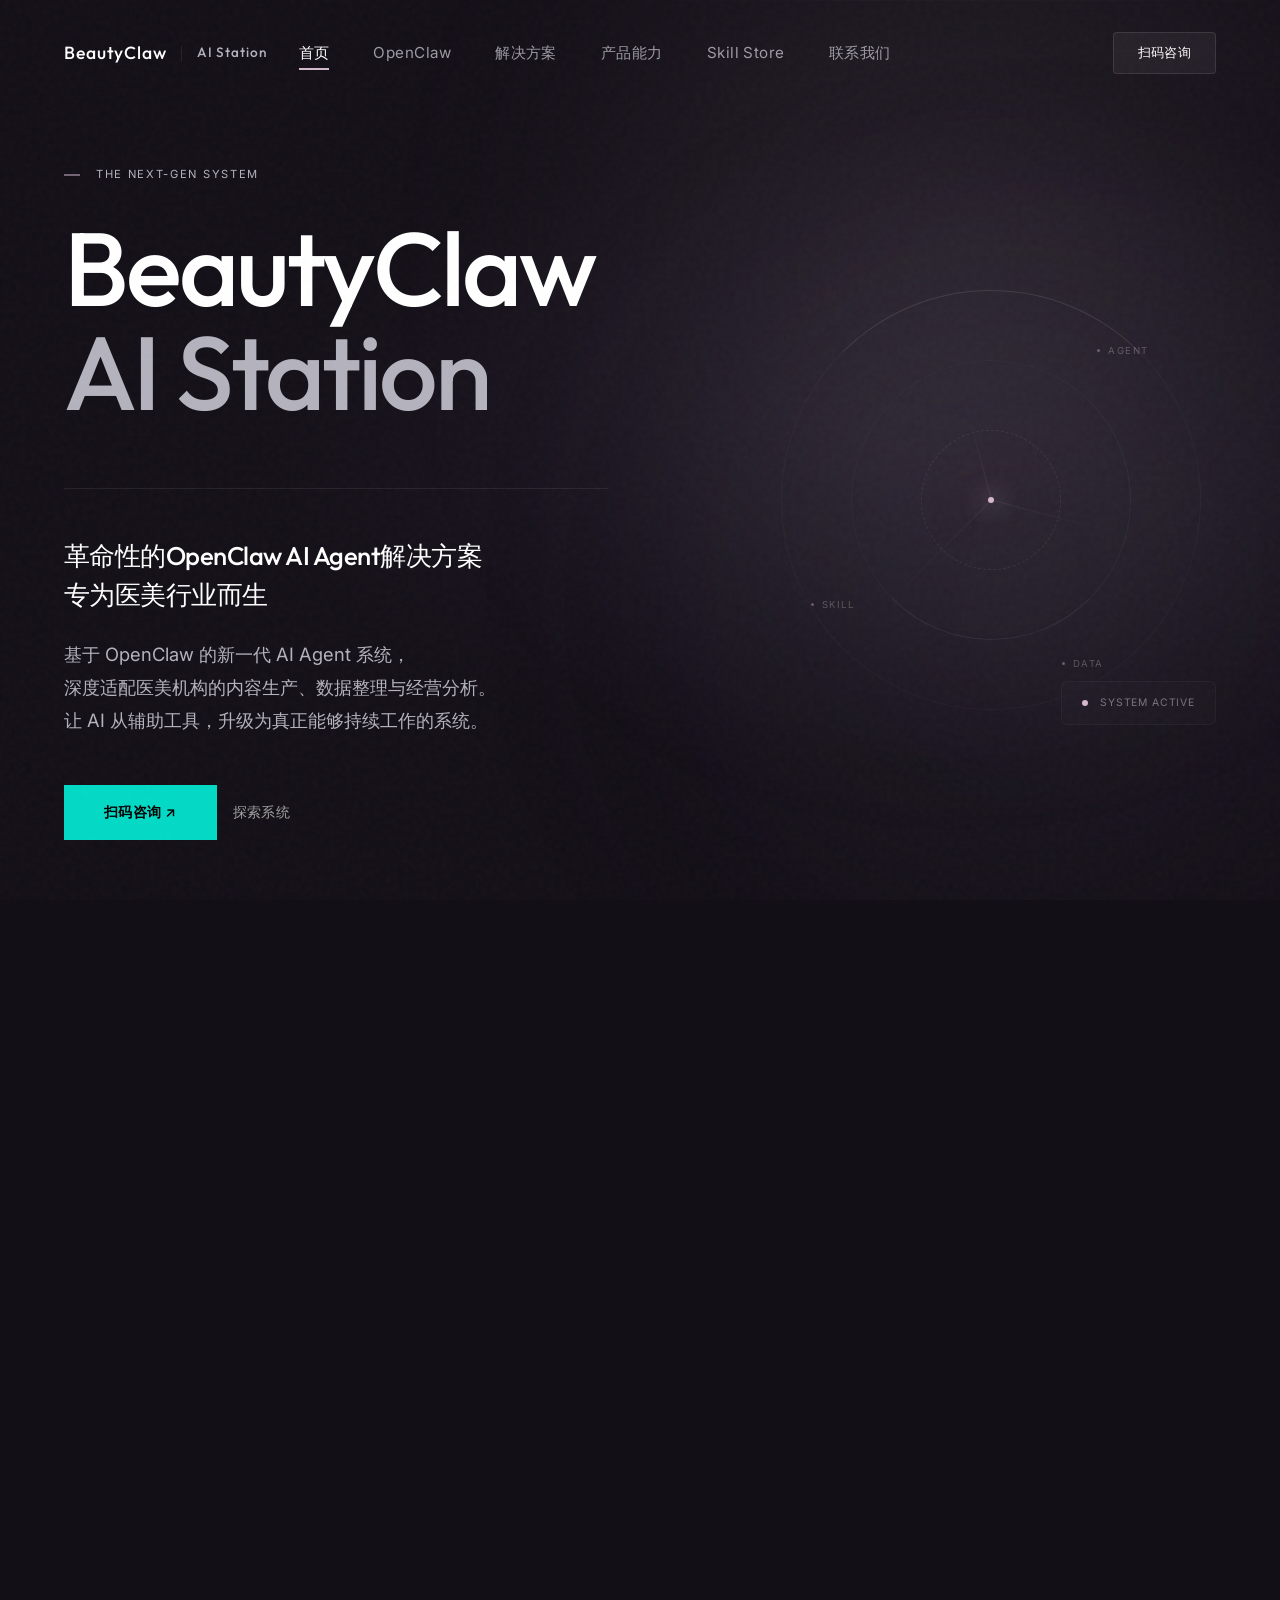
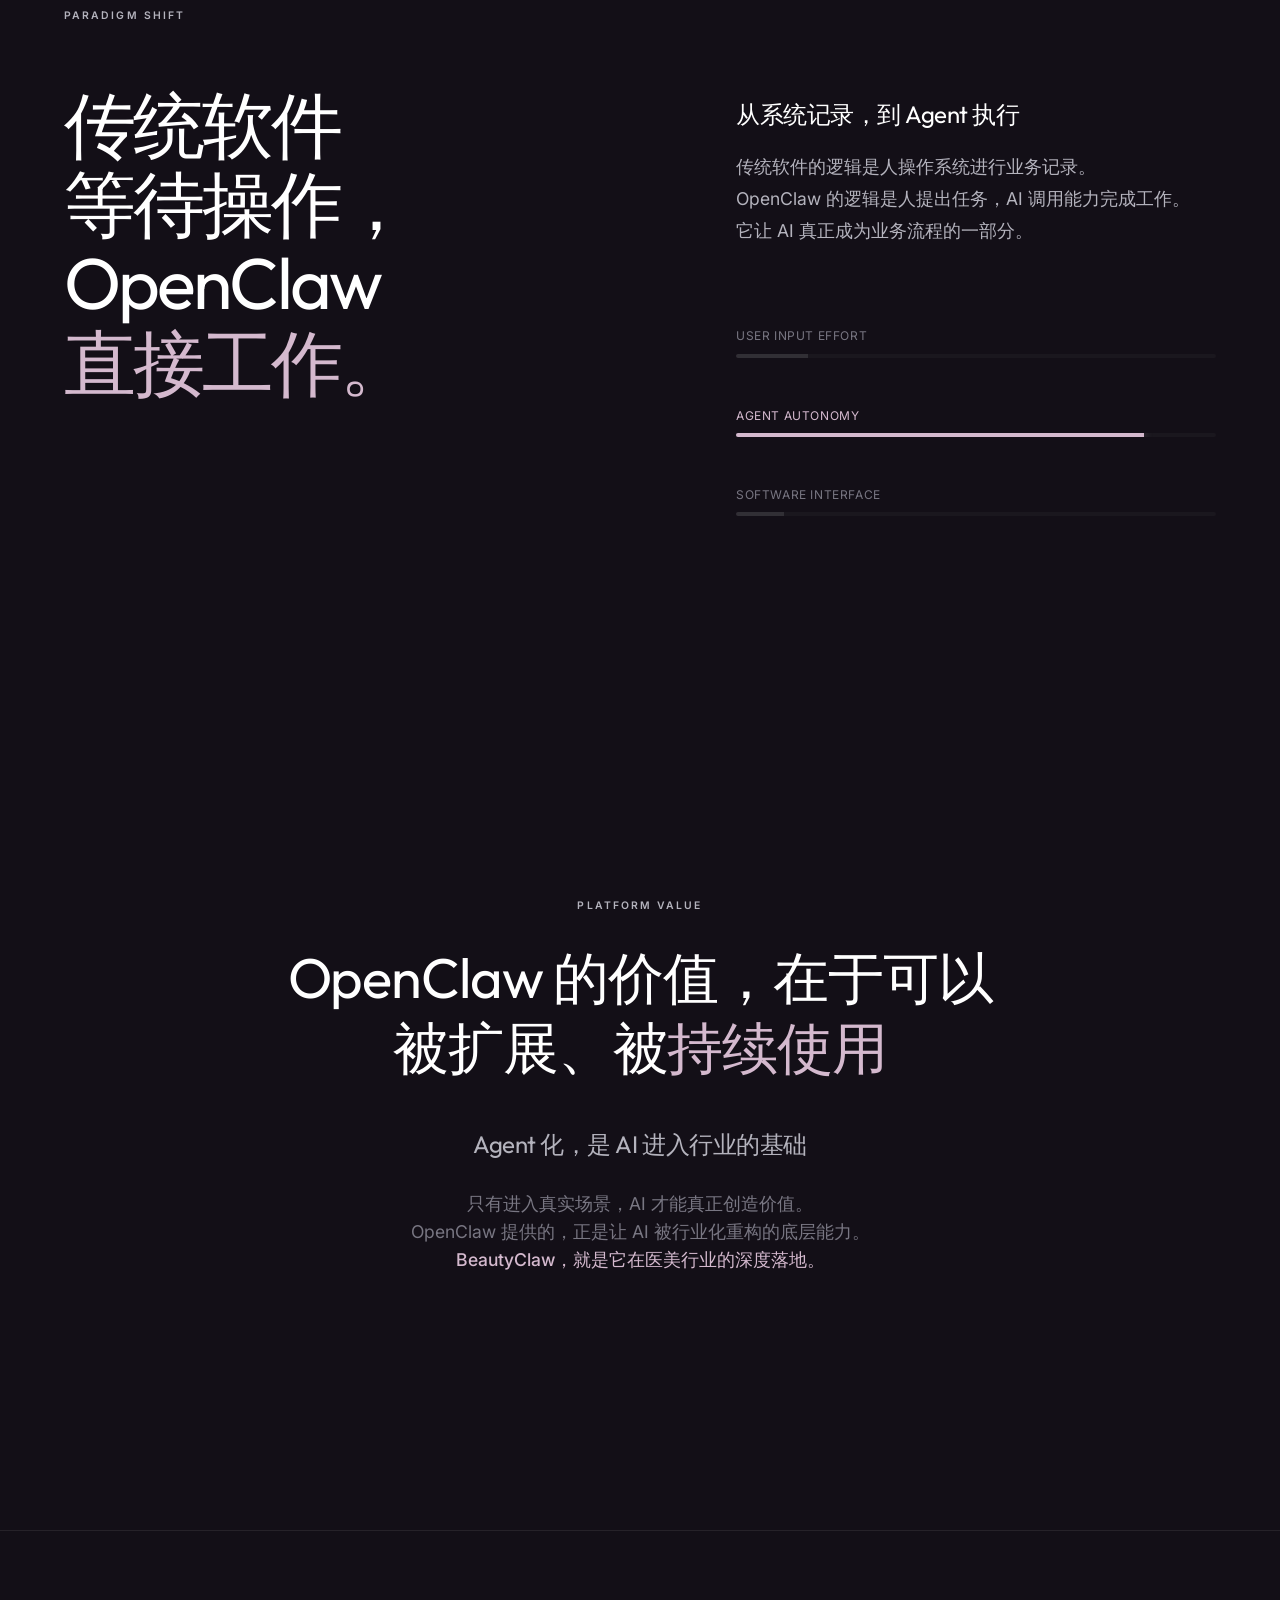
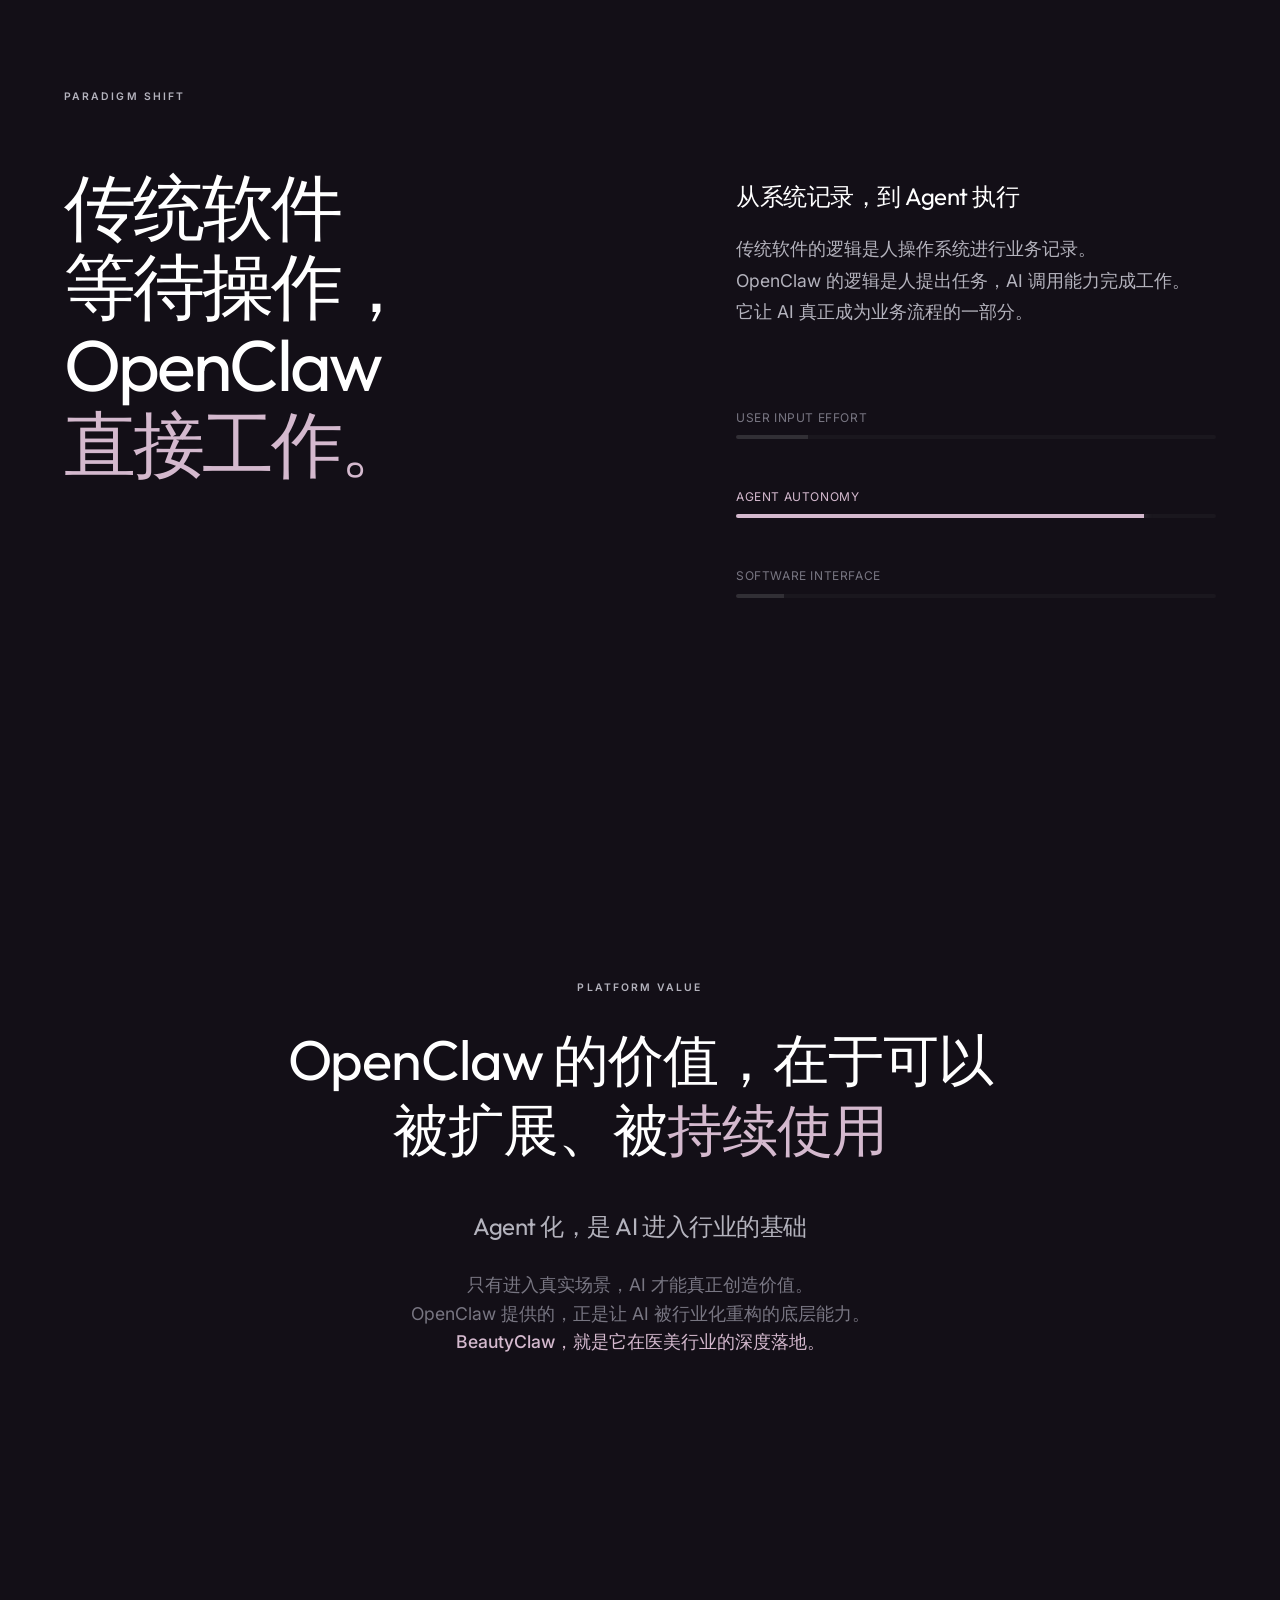
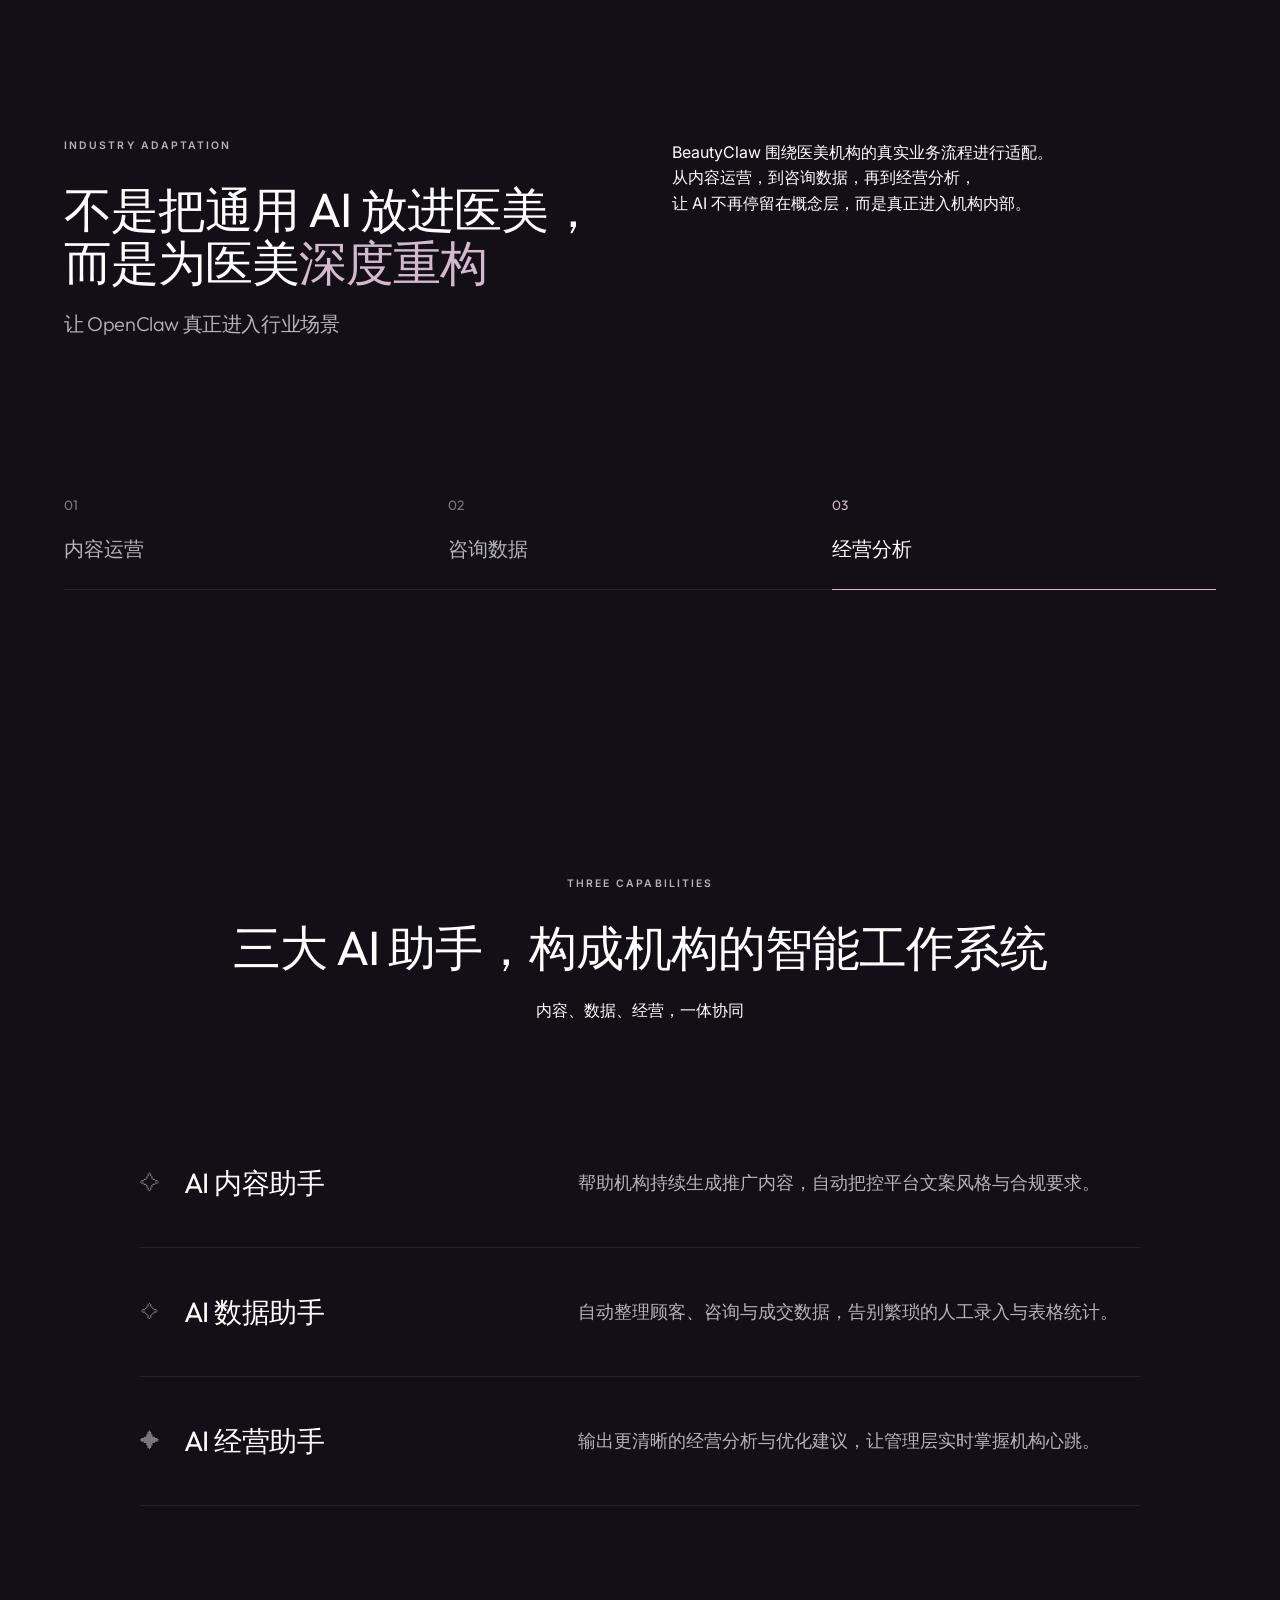
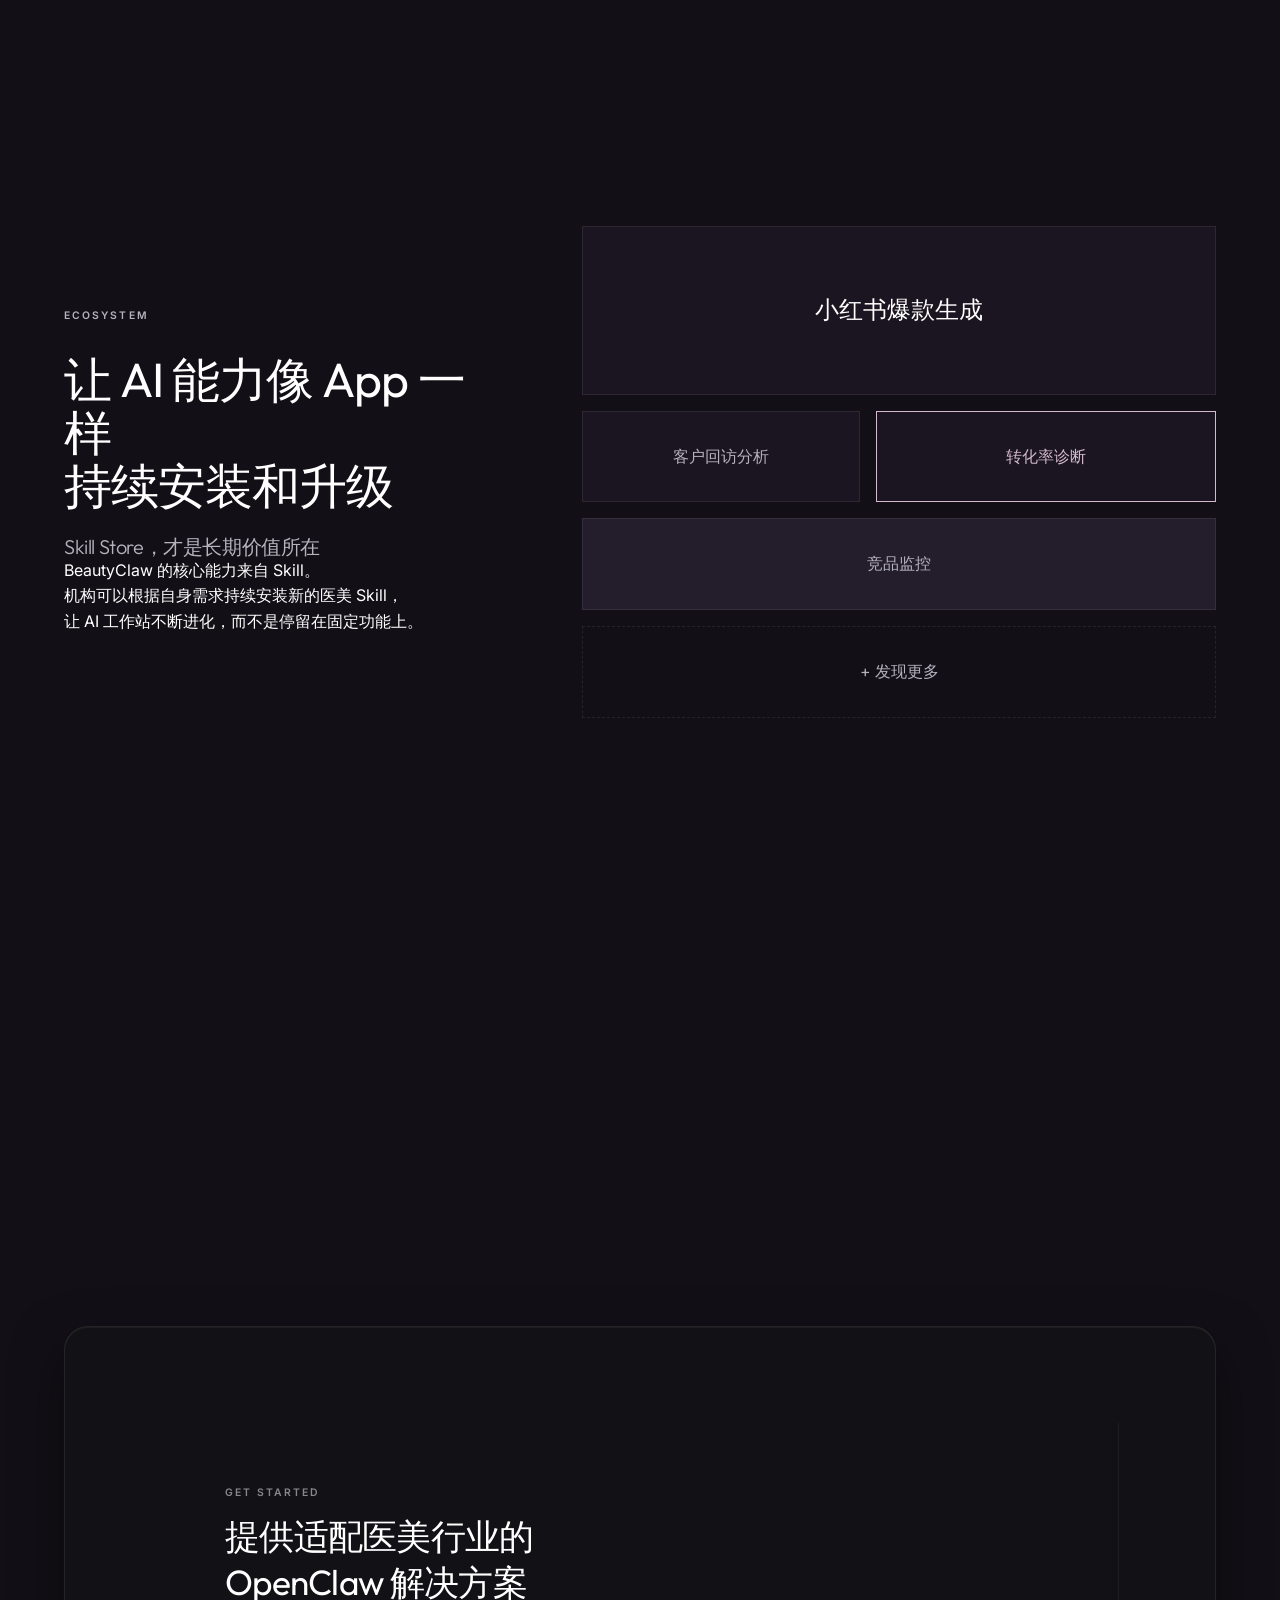
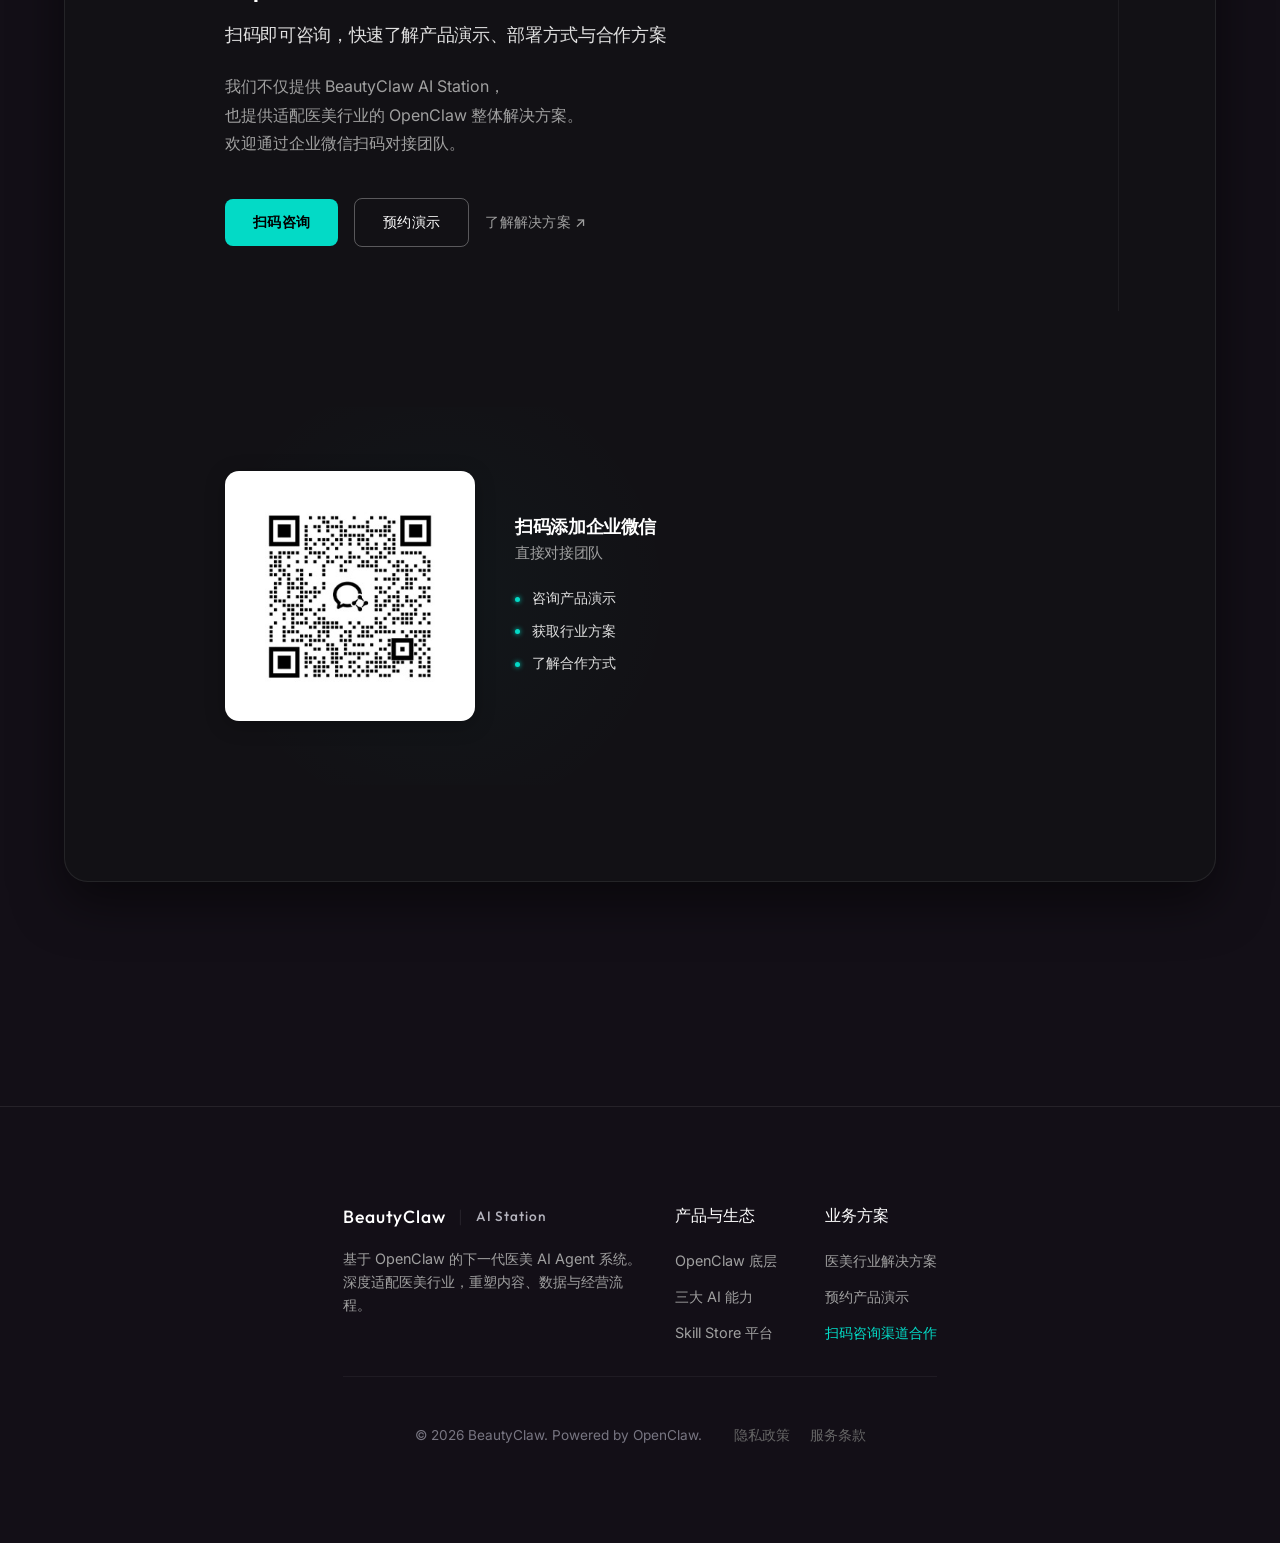
==== commit 521b9e95: "Fix text rendering and update deployed website files" ====
--- a/index.html
+++ b/index.html
@@ -254,17 +254,62 @@
                     <span class="text-highlight">BeautyClaw，就是它在医美行业的深度落地。</span>
                 </p>
             </div>
-        </section>��够理解任务、调用能力、输出结果。<br>
-                            这代表 AI 正从工具时代，进入 Agent 时代。
+        </section>
+
+        <!-- 4. 与传统软件的区别 -->
+        <section class="section slide-up-el mt-large block-heavy">
+            <div class="container pb-0">
+                <h4 class="section-subtitle-mono text-darker">PARADIGM SHIFT</h4>
+            </div>
+            <div class="container layout-massive-split">
+                <div class="massive-text">
+                    <h2 class="massive-title">
+                        传统软件<br>等待操作，<br>
+                        OpenClaw<br>
+                        <span class="text-highlight">直接工作。</span>
+                    </h2>
+                </div>
+                <div class="massive-desc">
+                    <div class="desc-box">
+                        <h3>从系统记录，到 Agent 执行</h3>
+                        <p>
+                            传统软件的逻辑是人操作系统进行业务记录。<br>
+                            OpenClaw 的逻辑是人提出任务，AI 调用能力完成工作。<br>
+                            它让 AI 真正成为业务流程的一部分。
                         </p>
                     </div>
                     
-                    <div class="abstract-monolith">
-                        <div class="monolith-layer base"></div>
-                        <div class="monolith-layer core"><span>TOOL EXECUTION</span></div>
-                        <div class="monolith-layer top"><span>TASK PLANNING</span></div>
-                    </div>
-                </div>
+                    <div class="abstract-workflow-relations">
+                        <div class="relation-row">
+                            <span class="rel-label dim">User Input Effort</span>
+                            <div class="rel-track"><div class="rel-fill" style="width: 15%;"></div></div>
+                        </div>
+                        <div class="relation-row mt-1">
+                            <span class="rel-label">Agent Autonomy</span>
+                            <div class="rel-track"><div class="rel-fill active" style="width: 85%;"></div></div>
+                        </div>
+                        <div class="relation-row mt-1">
+                            <span class="rel-label dim">Software Interface</span>
+                            <div class="rel-track"><div class="rel-fill" style="width: 10%;"></div></div>
+                        </div>
+                    </div>
+                </div>
+            </div>
+        </section>
+
+        <!-- 5. 平台价值 -->
+        <section class="section slide-up-el pt-large mb-large">
+            <div class="container center-wrapper">
+                <h4 class="section-subtitle-mono">PLATFORM VALUE</h4>
+                <h2 class="judgement-title">
+                    OpenClaw 的价值，在于可以<br>被扩展、被<span class="text-highlight">持续使用</span>
+                </h2>
+                <h3 class="judgement-subtitle">Agent 化，是 AI 进入行业的基础</h3>
+                <p class="judgement-desc">
+                    只有进入真实场景，AI 才能真正创造价值。<br>
+                    OpenClaw 提供的，正是让 AI 被行业化重构的底层能力。<br>
+                    <span class="text-highlight">BeautyClaw，就是它在医美行业的深度落地。</span>
+                </p>
             </div>
         </section>
 
--- a/css/style.css
+++ b/css/style.css
@@ -12,8 +12,8 @@
     
     --accent-primary: #d4b9ce; /* Cold Rose */
     
-    --font-sans: 'Inter', -apple-system, BlinkMacSystemFont, "PingFang SC", "Microsoft YaHei", sans-serif;
-    --font-heading: 'Outfit', 'Inter', -apple-system, sans-serif;
+    --font-sans: 'Inter', -apple-system, BlinkMacSystemFont, "PingFang SC", "Hiragino Sans GB", "Microsoft YaHei", "Noto Sans SC", sans-serif;
+    --font-heading: 'Outfit', 'Inter', -apple-system, "PingFang SC", "Hiragino Sans GB", "Microsoft YaHei", sans-serif;
     
     --transition-slow: 0.8s cubic-bezier(0.16, 1, 0.3, 1);
     --transition-normal: 0.4s cubic-bezier(0.16, 1, 0.3, 1);
